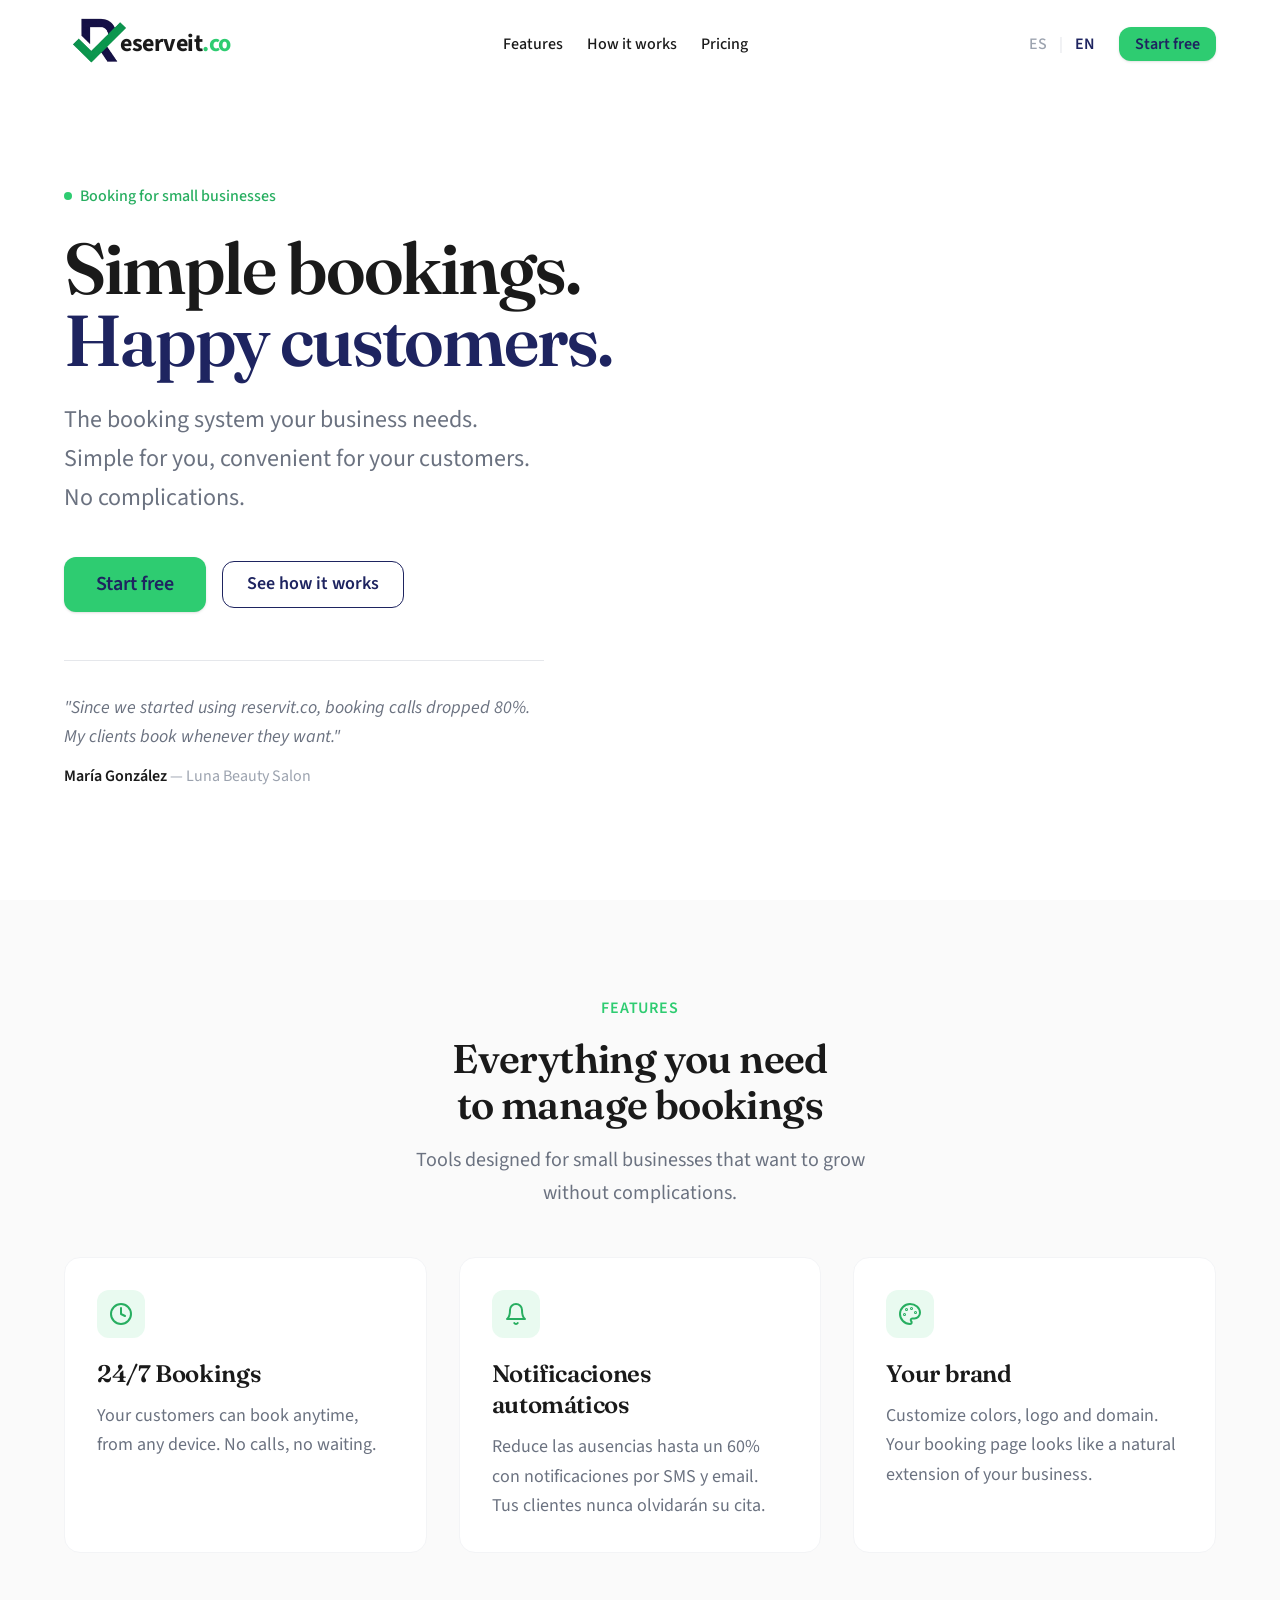
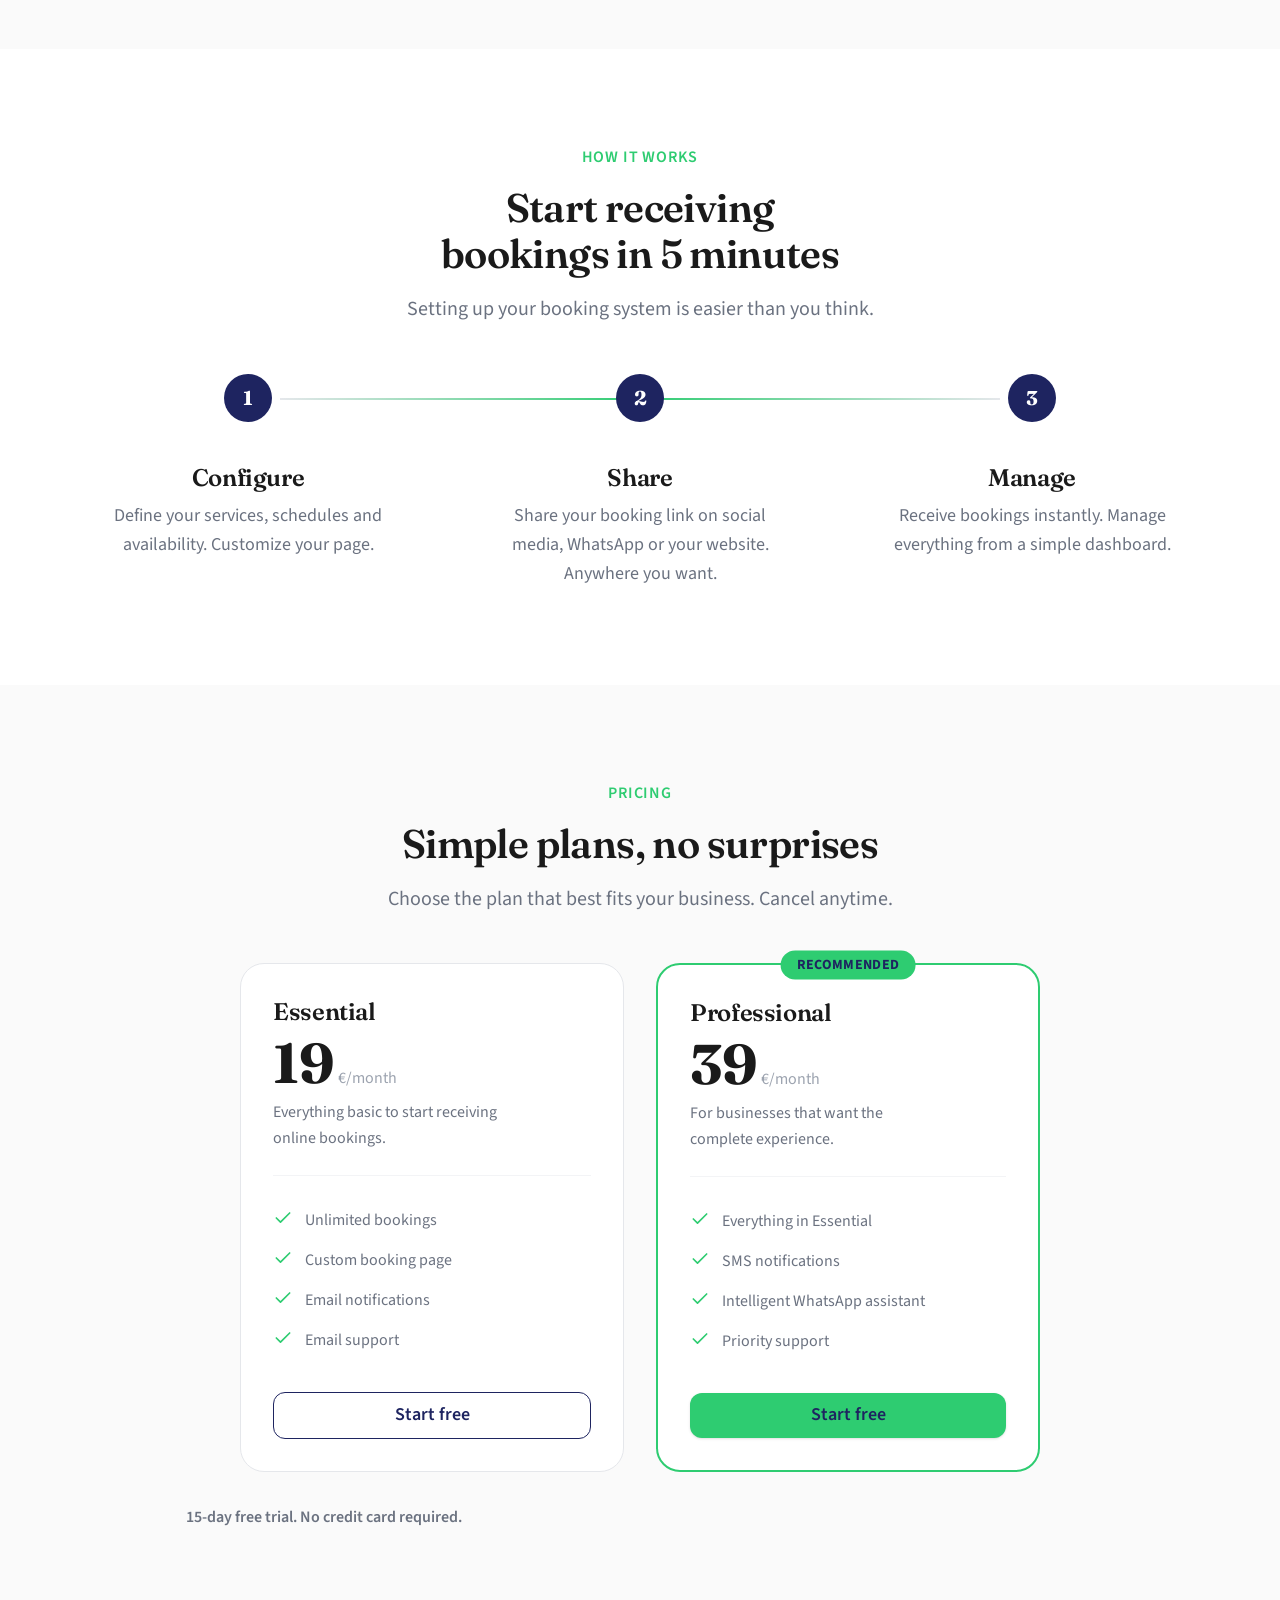
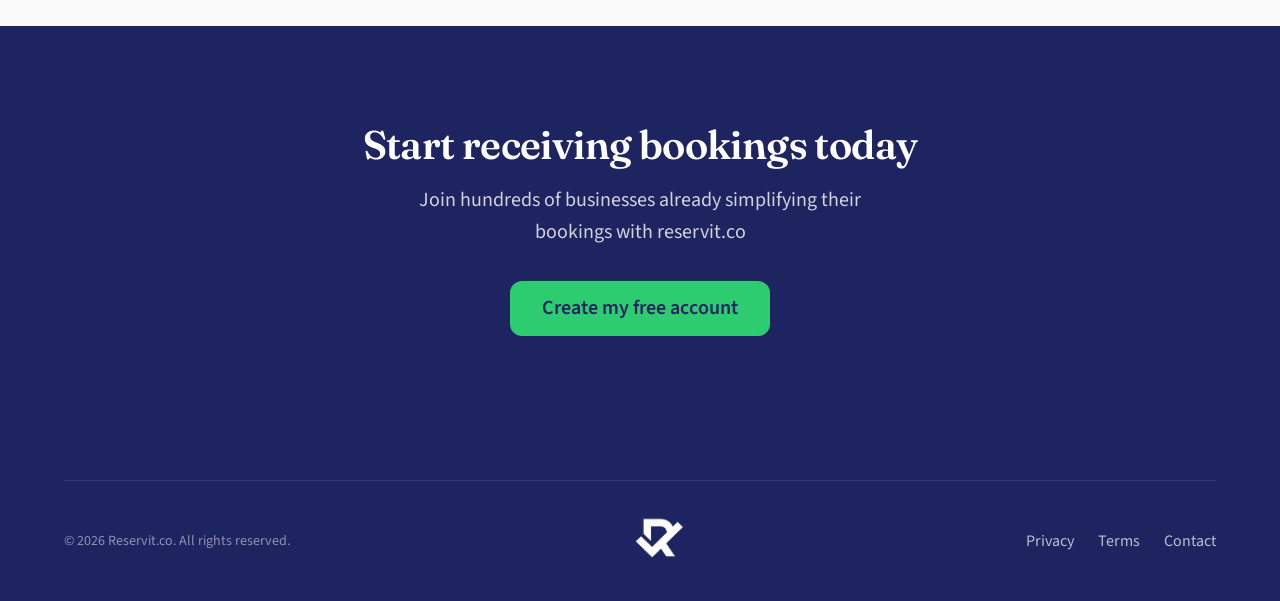
==== index.html @ 1bb76ac0 "some cosmetics" ====
<!DOCTYPE html>
<html lang="es">
<head>
  <meta charset="UTF-8">
  <meta name="viewport" content="width=device-width, initial-scale=1.0">
  <meta name="description" content="reservit.co - Sistema de reservas online para pequeños negocios. Sencillo para ti, conveniente para tus clientes.">

  <title>reservit.co - Reservas simples para tu negocio</title>

  <!-- Favicon -->
  <link rel="icon" type="image/png" href="images/logo_transparente.png">

  <!-- Google Fonts -->
  <link rel="preconnect" href="https://fonts.googleapis.com">
  <link rel="preconnect" href="https://fonts.gstatic.com" crossorigin>
  <link href="https://fonts.googleapis.com/css2?family=Fraunces:ital,opsz,wght@0,9..144,400;0,9..144,500;0,9..144,600;0,9..144,700;1,9..144,400&family=Source+Sans+3:wght@400;500;600;700&display=swap" rel="stylesheet">

  <!-- Stylesheets -->
  <link rel="stylesheet" href="css/tokens.css">
  <link rel="stylesheet" href="css/reset.css">
  <link rel="stylesheet" href="css/base.css">
  <link rel="stylesheet" href="css/components.css">
  <link rel="stylesheet" href="css/sections.css">
</head>
<body>
  <!-- Skip Link -->
  <a href="#main-content" class="skip-link">Ir al contenido principal</a>

  <!-- Header -->
  <header class="header" role="banner">
    <div class="header__inner">
      <a href="#" class="header__logo" aria-label="reservit.co - Inicio">
        <img src="images/logo_transparente.png" alt="reservit.co" class="header__logo-icon">
        <span class="header__logo-text"><span class="header__logo-text--dark">eserveit</span><span class="header__logo-text--green">.co</span></span>
      </a>

      <!-- Desktop Navigation -->
      <nav class="nav" role="navigation" aria-label="Navegación principal">
        <ul class="nav__list">
          <li><a href="#features" class="nav__link" data-i18n="nav.features">Funciones</a></li>
          <li><a href="#how-it-works" class="nav__link" data-i18n="nav.howItWorks">Cómo funciona</a></li>
          <li><a href="#pricing" class="nav__link" data-i18n="nav.pricing">Precios</a></li>
        </ul>
      </nav>

      <div class="header__actions">
        <!-- Language Toggle -->
        <div class="lang-toggle" role="group" aria-label="Seleccionar idioma">
          <button type="button" class="lang-toggle__btn" data-lang="es" aria-pressed="true">ES</button>
          <span class="lang-toggle__separator" aria-hidden="true">|</span>
          <button type="button" class="lang-toggle__btn" data-lang="en" aria-pressed="false">EN</button>
        </div>

        <a href="#cta" class="btn btn--primary btn--sm lg:block hidden" data-i18n="nav.cta">Empieza gratis</a>

        <!-- Mobile Menu Toggle -->
        <button type="button" class="mobile-menu-toggle" aria-expanded="false" aria-controls="mobile-menu" aria-label="Abrir menú">
          <span class="mobile-menu-toggle__icon" aria-hidden="true"></span>
        </button>
      </div>
    </div>
  </header>

  <!-- Mobile Menu -->
  <nav id="mobile-menu" class="mobile-menu" role="navigation" aria-label="Menú móvil">
    <ul class="mobile-menu__list">
      <li><a href="#features" class="mobile-menu__link" data-i18n="nav.features">Funciones</a></li>
      <li><a href="#how-it-works" class="mobile-menu__link" data-i18n="nav.howItWorks">Cómo funciona</a></li>
      <li><a href="#pricing" class="mobile-menu__link" data-i18n="nav.pricing">Precios</a></li>
    </ul>
    <div class="mobile-menu__actions">
      <a href="#cta" class="btn btn--primary" data-i18n="nav.cta">Empieza gratis</a>
    </div>
    <div class="mobile-menu__lang">
      <button type="button" class="lang-toggle__btn" data-lang="es" aria-pressed="true">Español</button>
      <button type="button" class="lang-toggle__btn" data-lang="en" aria-pressed="false">English</button>
    </div>
  </nav>

  <!-- Main Content -->
  <main id="main-content">

    <!-- Hero Section -->
    <section class="hero section">
      <div class="container">
        <div class="hero__content animate-on-scroll">
          <span class="hero__label" data-i18n="hero.label">Reservas para pequeños negocios</span>

          <h1 class="hero__title">
            <span data-i18n="hero.title">Reservas simples.</span><br>
            <span class="hero__title-accent" data-i18n="hero.titleAccent">Clientes felices.</span>
          </h1>

          <p class="hero__subtitle" data-i18n="hero.subtitle">
            El sistema de reservas que tu negocio necesita. Sencillo para ti, conveniente para tus clientes. Sin complicaciones.
          </p>

          <div class="hero__actions">
            <a href="#cta" class="btn btn--primary btn--lg" data-i18n="hero.cta.primary">Empieza gratis</a>
            <a href="#how-it-works" class="btn btn--secondary" data-i18n="hero.cta.secondary">Ver cómo funciona</a>
          </div>

          <div class="hero__proof">
            <p class="hero__quote" data-i18n="hero.quote">
              Desde que usamos reservit.co, las llamadas para reservar bajaron un 80%. Mis clientes reservan cuando quieren.
            </p>
            <p class="hero__author">
              <strong data-i18n="hero.author">María González</strong> — <span data-i18n="hero.authorRole">Salón de belleza Luna</span>
            </p>
          </div>
        </div>
      </div>
    </section>

    <!-- Features Section -->
    <section id="features" class="features section">
      <div class="container">
        <header class="section-header animate-on-scroll">
          <span class="section-header__label" data-i18n="features.label">Funciones</span>
          <h2 class="section-header__title" data-i18n="features.title">Todo lo que necesitas para gestionar reservas</h2>
          <p class="section-header__text" data-i18n="features.subtitle">Herramientas diseñadas para pequeños negocios que quieren crecer sin complicarse.</p>
        </header>

        <div class="features__grid animate-stagger">
          <!-- Feature 1: 24/7 Bookings -->
          <article class="feature-card">
            <div class="feature-card__icon" aria-hidden="true">
              <svg xmlns="http://www.w3.org/2000/svg" viewBox="0 0 24 24" fill="none" stroke="currentColor" stroke-width="2" stroke-linecap="round" stroke-linejoin="round">
                <circle cx="12" cy="12" r="10"/>
                <polyline points="12 6 12 12 16 14"/>
              </svg>
            </div>
            <h3 class="feature-card__title" data-i18n="features.booking.title">Reservas 24/7</h3>
            <p class="feature-card__text" data-i18n="features.booking.text">Tus clientes pueden reservar en cualquier momento, desde cualquier dispositivo. Sin llamadas, sin esperas.</p>
          </article>

          <!-- Feature 2: Automatic Reminders -->
          <article class="feature-card">
            <div class="feature-card__icon" aria-hidden="true">
              <svg xmlns="http://www.w3.org/2000/svg" viewBox="0 0 24 24" fill="none" stroke="currentColor" stroke-width="2" stroke-linecap="round" stroke-linejoin="round">
                <path d="M18 8A6 6 0 0 0 6 8c0 7-3 9-3 9h18s-3-2-3-9"/>
                <path d="M13.73 21a2 2 0 0 1-3.46 0"/>
              </svg>
            </div>
            <h3 class="feature-card__title" data-i18n="features.reminders.title">Notificaciones automáticos</h3>
            <p class="feature-card__text" data-i18n="features.reminders.text">Reduce las ausencias hasta un 60% con notificaciones por SMS y email. Tus clientes nunca olvidarán su cita.</p>
          </article>

          <!-- Feature 3: Your Brand -->
          <article class="feature-card">
            <div class="feature-card__icon" aria-hidden="true">
              <svg xmlns="http://www.w3.org/2000/svg" viewBox="0 0 24 24" fill="none" stroke="currentColor" stroke-width="2" stroke-linecap="round" stroke-linejoin="round">
                <circle cx="13.5" cy="6.5" r=".5"/>
                <circle cx="17.5" cy="10.5" r=".5"/>
                <circle cx="8.5" cy="7.5" r=".5"/>
                <circle cx="6.5" cy="12.5" r=".5"/>
                <path d="M12 2C6.5 2 2 6.5 2 12s4.5 10 10 10c.926 0 1.648-.746 1.648-1.688 0-.437-.18-.835-.437-1.125-.29-.289-.438-.652-.438-1.125a1.64 1.64 0 0 1 1.668-1.668h1.996c3.051 0 5.555-2.503 5.555-5.555C21.965 6.012 17.461 2 12 2z"/>
              </svg>
            </div>
            <h3 class="feature-card__title" data-i18n="features.brand.title">Tu marca</h3>
            <p class="feature-card__text" data-i18n="features.brand.text">Personaliza colores, logo y dominio. Tu página de reservas se ve como una extensión natural de tu negocio.</p>
          </article>
        </div>
      </div>
    </section>

    <!-- How It Works Section -->
    <section id="how-it-works" class="how-it-works section">
      <div class="container">
        <header class="section-header animate-on-scroll">
          <span class="section-header__label" data-i18n="howItWorks.label">Cómo funciona</span>
          <h2 class="section-header__title" data-i18n="howItWorks.title">Empieza a recibir reservas en 5 minutos</h2>
          <p class="section-header__text" data-i18n="howItWorks.subtitle">Configurar tu sistema de reservas es más fácil de lo que imaginas.</p>
        </header>

        <div class="timeline animate-stagger">
          <!-- Step 1 -->
          <div class="timeline__step">
            <div class="timeline__number" aria-hidden="true">1</div>
            <div class="timeline__content">
              <h3 class="timeline__title" data-i18n="howItWorks.step1.title">Configura</h3>
              <p class="timeline__text" data-i18n="howItWorks.step1.text">Define tus servicios, horarios y disponibilidad. Personaliza tu página.</p>
            </div>
          </div>

          <!-- Step 2 -->
          <div class="timeline__step">
            <div class="timeline__number" aria-hidden="true">2</div>
            <div class="timeline__content">
              <h3 class="timeline__title" data-i18n="howItWorks.step2.title">Comparte</h3>
              <p class="timeline__text" data-i18n="howItWorks.step2.text">Comparte tu link de reservas en redes, WhatsApp o tu web. Donde tú quieras.</p>
            </div>
          </div>

          <!-- Step 3 -->
          <div class="timeline__step">
            <div class="timeline__number" aria-hidden="true">3</div>
            <div class="timeline__content">
              <h3 class="timeline__title" data-i18n="howItWorks.step3.title">Gestiona</h3>
              <p class="timeline__text" data-i18n="howItWorks.step3.text">Recibe reservas instantáneamente. Gestiona todo desde un panel simple.</p>
            </div>
          </div>
        </div>
      </div>
    </section>

    <!-- Pricing Section -->
    <section id="pricing" class="pricing section">
      <div class="container">
        <header class="section-header animate-on-scroll">
          <span class="section-header__label" data-i18n="pricing.label">Precios</span>
          <h2 class="section-header__title" data-i18n="pricing.title">Planes simples, sin sorpresas</h2>
          <p class="section-header__text" data-i18n="pricing.subtitle">Elige el plan que mejor se adapte a tu negocio. Cancela cuando quieras.</p>
        </header>

        <div class="pricing__grid animate-stagger">
          <!-- Essential Plan -->
          <article class="pricing-card">
            <h3 class="pricing-card__name" data-i18n="pricing.essential.name">Esencial</h3>
            <div class="pricing-card__price">
              <span class="pricing-card__amount" data-i18n="pricing.essential.price">19</span>
              <span class="pricing-card__period">€<span data-i18n="pricing.essential.period">/mes</span></span>
            </div>
            <p class="pricing-card__description" data-i18n="pricing.essential.description">Todo lo básico para empezar a recibir reservas online.</p>

            <ul class="pricing-card__features">
              <li class="pricing-card__feature">
                <svg class="pricing-card__feature-icon" xmlns="http://www.w3.org/2000/svg" viewBox="0 0 24 24" fill="none" stroke="currentColor" stroke-width="2" stroke-linecap="round" stroke-linejoin="round">
                  <polyline points="20 6 9 17 4 12"/>
                </svg>
                <span data-i18n="pricing.essential.feature1">Reservas ilimitadas</span>
              </li>
              <li class="pricing-card__feature">
                <svg class="pricing-card__feature-icon" xmlns="http://www.w3.org/2000/svg" viewBox="0 0 24 24" fill="none" stroke="currentColor" stroke-width="2" stroke-linecap="round" stroke-linejoin="round">
                  <polyline points="20 6 9 17 4 12"/>
                </svg>
                <span data-i18n="pricing.essential.feature2">Página de reservas personalizada</span>
              </li>
              <li class="pricing-card__feature">
                <svg class="pricing-card__feature-icon" xmlns="http://www.w3.org/2000/svg" viewBox="0 0 24 24" fill="none" stroke="currentColor" stroke-width="2" stroke-linecap="round" stroke-linejoin="round">
                  <polyline points="20 6 9 17 4 12"/>
                </svg>
                <span data-i18n="pricing.essential.feature3">Notificaciones por email</span>
              </li>
              <li class="pricing-card__feature">
                <svg class="pricing-card__feature-icon" xmlns="http://www.w3.org/2000/svg" viewBox="0 0 24 24" fill="none" stroke="currentColor" stroke-width="2" stroke-linecap="round" stroke-linejoin="round">
                  <polyline points="20 6 9 17 4 12"/>
                </svg>
                <span data-i18n="pricing.essential.feature4">Soporte por email</span>
              </li>
            </ul>

            <div class="pricing-card__cta">
              <a href="#cta" class="btn btn--secondary" style="width: 100%;" data-i18n="pricing.essential.cta">Empieza gratis</a>
            </div>
          </article>

          <!-- Professional Plan (Featured) -->
          <article class="pricing-card pricing-card--featured">
            <span class="pricing-card__badge" data-i18n="pricing.pro.badge">Recomendado</span>
            <h3 class="pricing-card__name" data-i18n="pricing.pro.name">Profesional</h3>
            <div class="pricing-card__price">
              <span class="pricing-card__amount" data-i18n="pricing.pro.price">39</span>
              <span class="pricing-card__period">€<span data-i18n="pricing.pro.period">/mes</span></span>
            </div>
            <p class="pricing-card__description" data-i18n="pricing.pro.description">Para negocios que quieren la experiencia completa.</p>

            <ul class="pricing-card__features">
              <li class="pricing-card__feature">
                <svg class="pricing-card__feature-icon" xmlns="http://www.w3.org/2000/svg" viewBox="0 0 24 24" fill="none" stroke="currentColor" stroke-width="2" stroke-linecap="round" stroke-linejoin="round">
                  <polyline points="20 6 9 17 4 12"/>
                </svg>
                <span data-i18n="pricing.pro.feature1">Todo de Esencial</span>
              </li>
              <li class="pricing-card__feature">
                <svg class="pricing-card__feature-icon" xmlns="http://www.w3.org/2000/svg" viewBox="0 0 24 24" fill="none" stroke="currentColor" stroke-width="2" stroke-linecap="round" stroke-linejoin="round">
                  <polyline points="20 6 9 17 4 12"/>
                </svg>
                <span data-i18n="pricing.pro.feature2">Notificaciones por SMS</span>
              </li>
              <li class="pricing-card__feature">
                <svg class="pricing-card__feature-icon" xmlns="http://www.w3.org/2000/svg" viewBox="0 0 24 24" fill="none" stroke="currentColor" stroke-width="2" stroke-linecap="round" stroke-linejoin="round">
                  <polyline points="20 6 9 17 4 12"/>
                </svg>
                <span data-i18n="pricing.pro.feature7">Asistente inteligente por WhatsApp</span>
              </li>
              <li class="pricing-card__feature">
                <svg class="pricing-card__feature-icon" xmlns="http://www.w3.org/2000/svg" viewBox="0 0 24 24" fill="none" stroke="currentColor" stroke-width="2" stroke-linecap="round" stroke-linejoin="round">
                  <polyline points="20 6 9 17 4 12"/>
                </svg>
                <span data-i18n="pricing.pro.feature6">Soporte prioritario</span>
              </li>
            </ul>

            <div class="pricing-card__cta">
              <a href="#cta" class="btn btn--primary" style="width: 100%;" data-i18n="pricing.pro.cta">Empieza gratis</a>
            </div>
          </article>
        </div>

        <p class="pricing__note animate-on-scroll">
          <strong data-i18n="pricing.note">15 días gratis. Sin tarjeta de crédito.</strong>
        </p>
      </div>
    </section>

    <!-- CTA Section -->
    <section id="cta" class="cta-section section">
      <div class="container">
        <div class="cta-section__inner animate-on-scroll">
          <h2 class="cta-section__title" data-i18n="cta.title">Empieza a recibir reservas hoy</h2>
          <p class="cta-section__text" data-i18n="cta.subtitle">Únete a cientos de negocios que ya simplifican sus reservas con reservit.co</p>
          <a href="https://app.reserveit.co/onboarding" class="btn btn--inverse btn--lg" data-i18n="cta.button">Crear mi cuenta gratis</a>
        </div>
      </div>
    </section>

  </main>

  <!-- Footer -->
  <footer class="footer" role="contentinfo">
    <div class="container">
      <hr class="footer__divider">
      <div class="footer__inner">
        <a href="#" class="footer__logo" aria-label="reservit.co - Inicio">
          <img src="images/logo_transparente.png" alt="reservit.co" width="100" height="56">
        </a>

        <ul class="footer__links">
          <li><a href="#" class="footer__link" data-i18n="footer.privacy">Privacidad</a></li>
          <li><a href="#" class="footer__link" data-i18n="footer.terms">Términos</a></li>
          <li><a href="#" class="footer__link" data-i18n="footer.contact">Contacto</a></li>
        </ul>

        <p class="footer__copy" data-i18n="footer.copy">© <span id="current-year"></span> Reservit.co. Todos los derechos reservados.</p>
      </div>
    </div>
  </footer>

  <!-- Scripts -->
  <script src="js/i18n.js"></script>
  <script src="js/animations.js"></script>
  <script src="js/main.js"></script>
</body>
</html>
---- css/tokens.css ----
/* ==========================================================================
   Design Tokens - reservit.co
   ========================================================================== */

:root {
  /* Colors */
  --color-primary: #1E2460;
  --color-primary-dark: #161b4a;
  --color-primary-light: #2a3078;
  --color-accent: #2ECC71;
  --color-accent-dark: #27ae60;
  --color-accent-light: #58d68d;

  --color-bg: #FFFFFF;
  --color-bg-subtle: #FAFAFA;
  --color-bg-muted: #F5F5F7;

  --color-text: #1a1a1a;
  --color-text-secondary: #6b7280;
  --color-text-muted: #9ca3af;
  --color-text-inverse: #FFFFFF;

  --color-border: #e5e7eb;
  --color-border-light: #f3f4f6;

  /* Typography */
  --font-display: 'Fraunces', Georgia, serif;
  --font-body: 'Source Sans 3', -apple-system, BlinkMacSystemFont, sans-serif;

  --font-weight-normal: 400;
  --font-weight-medium: 500;
  --font-weight-semibold: 600;
  --font-weight-bold: 700;

  /* Font sizes - fluid typography */
  --text-xs: clamp(0.75rem, 0.7rem + 0.25vw, 0.875rem);
  --text-sm: clamp(0.875rem, 0.8rem + 0.375vw, 1rem);
  --text-base: clamp(1rem, 0.9rem + 0.5vw, 1.125rem);
  --text-lg: clamp(1.125rem, 1rem + 0.625vw, 1.25rem);
  --text-xl: clamp(1.25rem, 1.1rem + 0.75vw, 1.5rem);
  --text-2xl: clamp(1.5rem, 1.25rem + 1.25vw, 2rem);
  --text-3xl: clamp(1.875rem, 1.5rem + 1.875vw, 2.5rem);
  --text-4xl: clamp(2.25rem, 1.75rem + 2.5vw, 3.5rem);
  --text-5xl: clamp(3rem, 2rem + 5vw, 4.5rem);

  /* Line heights */
  --leading-none: 1;
  --leading-tight: 1.15;
  --leading-snug: 1.3;
  --leading-normal: 1.5;
  --leading-relaxed: 1.625;
  --leading-loose: 2;

  /* Letter spacing */
  --tracking-tighter: -0.03em;
  --tracking-tight: -0.015em;
  --tracking-normal: 0;
  --tracking-wide: 0.025em;
  --tracking-wider: 0.05em;

  /* Spacing scale */
  --space-1: 0.25rem;   /* 4px */
  --space-2: 0.5rem;    /* 8px */
  --space-3: 0.75rem;   /* 12px */
  --space-4: 1rem;      /* 16px */
  --space-5: 1.25rem;   /* 20px */
  --space-6: 1.5rem;    /* 24px */
  --space-8: 2rem;      /* 32px */
  --space-10: 2.5rem;   /* 40px */
  --space-12: 3rem;     /* 48px */
  --space-16: 4rem;     /* 64px */
  --space-20: 5rem;     /* 80px */
  --space-24: 6rem;     /* 96px */
  --space-32: 8rem;     /* 128px */

  /* Container */
  --container-sm: 640px;
  --container-md: 768px;
  --container-lg: 1024px;
  --container-xl: 1200px;
  --container-padding: var(--space-6);

  /* Border radius */
  --radius-sm: 0.25rem;
  --radius-md: 0.5rem;
  --radius-lg: 0.75rem;
  --radius-xl: 1rem;
  --radius-2xl: 1.5rem;
  --radius-full: 9999px;

  /* Shadows */
  --shadow-sm: 0 1px 2px 0 rgb(0 0 0 / 0.05);
  --shadow-md: 0 4px 6px -1px rgb(0 0 0 / 0.07), 0 2px 4px -2px rgb(0 0 0 / 0.05);
  --shadow-lg: 0 10px 15px -3px rgb(0 0 0 / 0.08), 0 4px 6px -4px rgb(0 0 0 / 0.05);
  --shadow-xl: 0 20px 25px -5px rgb(0 0 0 / 0.1), 0 8px 10px -6px rgb(0 0 0 / 0.05);
  --shadow-button: 0 1px 3px 0 rgb(0 0 0 / 0.1), 0 1px 2px -1px rgb(0 0 0 / 0.1);
  --shadow-button-hover: 0 4px 6px -1px rgb(0 0 0 / 0.1), 0 2px 4px -2px rgb(0 0 0 / 0.1);

  /* Transitions */
  --duration-fast: 150ms;
  --duration-normal: 250ms;
  --duration-slow: 400ms;
  --ease-default: cubic-bezier(0.4, 0, 0.2, 1);
  --ease-in: cubic-bezier(0.4, 0, 1, 1);
  --ease-out: cubic-bezier(0, 0, 0.2, 1);
  --ease-bounce: cubic-bezier(0.34, 1.56, 0.64, 1);

  /* Z-index scale */
  --z-dropdown: 100;
  --z-sticky: 200;
  --z-fixed: 300;
  --z-modal-backdrop: 400;
  --z-modal: 500;
  --z-popover: 600;
  --z-tooltip: 700;

  /* Header height */
  --header-height: 5.5rem;
}

/* Breakpoints (for reference - use in media queries) */
/* sm: 640px */
/* md: 768px */
/* lg: 1024px */
/* xl: 1280px */
---- css/base.css ----
/* ==========================================================================
   Base Styles - Typography & Utilities - reservit.co
   ========================================================================== */

/* ==========================================================================
   Typography
   ========================================================================== */

h1, h2, h3, h4, h5, h6 {
  font-family: var(--font-display);
  font-weight: var(--font-weight-semibold);
  color: var(--color-text);
  letter-spacing: var(--tracking-tight);
}

h1 {
  font-size: var(--text-5xl);
  line-height: var(--leading-none);
  letter-spacing: var(--tracking-tighter);
}

h2 {
  font-size: var(--text-4xl);
  line-height: var(--leading-tight);
}

h3 {
  font-size: var(--text-2xl);
  line-height: var(--leading-snug);
}

h4 {
  font-size: var(--text-xl);
  line-height: var(--leading-snug);
}

h5 {
  font-size: var(--text-lg);
}

h6 {
  font-size: var(--text-base);
}

p {
  font-size: var(--text-base);
  line-height: var(--leading-relaxed);
  color: var(--color-text-secondary);
}

.text-lead {
  font-size: var(--text-xl);
  line-height: var(--leading-relaxed);
  color: var(--color-text-secondary);
}

.text-small {
  font-size: var(--text-sm);
}

.text-xs {
  font-size: var(--text-xs);
}

/* ==========================================================================
   Layout Utilities
   ========================================================================== */

.container {
  width: 100%;
  max-width: var(--container-xl);
  margin-inline: auto;
  padding-inline: var(--container-padding);
}

.container--narrow {
  max-width: var(--container-lg);
}

.container--wide {
  max-width: 1400px;
}

/* Section spacing */
.section {
  padding-block: var(--space-16);
}

@media (min-width: 768px) {
  .section {
    padding-block: var(--space-20);
  }
}

@media (min-width: 1024px) {
  .section {
    padding-block: var(--space-24);
  }
}

/* ==========================================================================
   Flex & Grid Utilities
   ========================================================================== */

.flex {
  display: flex;
}

.flex-col {
  flex-direction: column;
}

.flex-wrap {
  flex-wrap: wrap;
}

.items-center {
  align-items: center;
}

.items-start {
  align-items: flex-start;
}

.items-end {
  align-items: flex-end;
}

.justify-center {
  justify-content: center;
}

.justify-between {
  justify-content: space-between;
}

.justify-end {
  justify-content: flex-end;
}

.gap-1 { gap: var(--space-1); }
.gap-2 { gap: var(--space-2); }
.gap-3 { gap: var(--space-3); }
.gap-4 { gap: var(--space-4); }
.gap-5 { gap: var(--space-5); }
.gap-6 { gap: var(--space-6); }
.gap-8 { gap: var(--space-8); }
.gap-10 { gap: var(--space-10); }
.gap-12 { gap: var(--space-12); }

/* Grid */
.grid {
  display: grid;
}

.grid-cols-1 {
  grid-template-columns: repeat(1, minmax(0, 1fr));
}

@media (min-width: 640px) {
  .sm\:grid-cols-2 {
    grid-template-columns: repeat(2, minmax(0, 1fr));
  }
}

@media (min-width: 1024px) {
  .lg\:grid-cols-2 {
    grid-template-columns: repeat(2, minmax(0, 1fr));
  }
  .lg\:grid-cols-3 {
    grid-template-columns: repeat(3, minmax(0, 1fr));
  }
}

/* ==========================================================================
   Text Alignment
   ========================================================================== */

.text-center {
  text-align: center;
}

.text-left {
  text-align: left;
}

.text-right {
  text-align: right;
}

@media (min-width: 1024px) {
  .lg\:text-left {
    text-align: left;
  }
}

/* Center children */
.mx-auto {
  margin-inline: auto;
}

/* ==========================================================================
   Spacing Utilities
   ========================================================================== */

.mt-1 { margin-top: var(--space-1); }
.mt-2 { margin-top: var(--space-2); }
.mt-3 { margin-top: var(--space-3); }
.mt-4 { margin-top: var(--space-4); }
.mt-5 { margin-top: var(--space-5); }
.mt-6 { margin-top: var(--space-6); }
.mt-8 { margin-top: var(--space-8); }
.mt-10 { margin-top: var(--space-10); }
.mt-12 { margin-top: var(--space-12); }
.mt-16 { margin-top: var(--space-16); }

.mb-1 { margin-bottom: var(--space-1); }
.mb-2 { margin-bottom: var(--space-2); }
.mb-3 { margin-bottom: var(--space-3); }
.mb-4 { margin-bottom: var(--space-4); }
.mb-5 { margin-bottom: var(--space-5); }
.mb-6 { margin-bottom: var(--space-6); }
.mb-8 { margin-bottom: var(--space-8); }
.mb-10 { margin-bottom: var(--space-10); }
.mb-12 { margin-bottom: var(--space-12); }

/* ==========================================================================
   Display Utilities
   ========================================================================== */

.hidden {
  display: none;
}

.block {
  display: block;
}

.inline-block {
  display: inline-block;
}

@media (min-width: 768px) {
  .md\:hidden {
    display: none;
  }
  .md\:block {
    display: block;
  }
  .md\:flex {
    display: flex;
  }
}

@media (min-width: 1024px) {
  .lg\:hidden {
    display: none;
  }
  .lg\:block {
    display: block;
  }
  .lg\:flex {
    display: flex;
  }
}

/* ==========================================================================
   Color Utilities
   ========================================================================== */

.text-primary {
  color: var(--color-primary);
}

.text-accent {
  color: var(--color-accent);
}

.text-secondary {
  color: var(--color-text-secondary);
}

.text-muted {
  color: var(--color-text-muted);
}

.text-inverse {
  color: var(--color-text-inverse);
}

.bg-primary {
  background-color: var(--color-primary);
}

.bg-subtle {
  background-color: var(--color-bg-subtle);
}

.bg-muted {
  background-color: var(--color-bg-muted);
}

/* ==========================================================================
   Hairline Dividers
   ========================================================================== */

.divider {
  width: 100%;
  height: 1px;
  background: var(--color-border);
  border: none;
}

.divider--short {
  width: 4rem;
  margin-inline: auto;
}

.divider--accent {
  background: var(--color-accent);
  height: 2px;
  width: 3rem;
}

/* ==========================================================================
   Animation Classes (applied via JS)
   ========================================================================== */

.animate-on-scroll {
  opacity: 0;
  transform: translateY(20px);
  transition:
    opacity var(--duration-slow) var(--ease-out),
    transform var(--duration-slow) var(--ease-out);
}

.animate-on-scroll.is-visible {
  opacity: 1;
  transform: translateY(0);
}

/* Staggered children */
.animate-stagger > * {
  opacity: 0;
  transform: translateY(20px);
  transition:
    opacity var(--duration-slow) var(--ease-out),
    transform var(--duration-slow) var(--ease-out);
}

.animate-stagger.is-visible > *:nth-child(1) { transition-delay: 0ms; }
.animate-stagger.is-visible > *:nth-child(2) { transition-delay: 100ms; }
.animate-stagger.is-visible > *:nth-child(3) { transition-delay: 200ms; }
.animate-stagger.is-visible > *:nth-child(4) { transition-delay: 300ms; }

.animate-stagger.is-visible > * {
  opacity: 1;
  transform: translateY(0);
}

/* Reduced motion override */
@media (prefers-reduced-motion: reduce) {
  .animate-on-scroll,
  .animate-stagger > * {
    opacity: 1;
    transform: none;
    transition: none;
  }
}
---- css/components.css ----
/* ==========================================================================
   Components - reservit.co
   ========================================================================== */

/* ==========================================================================
   Buttons
   ========================================================================== */

.btn {
  display: inline-flex;
  align-items: center;
  justify-content: center;
  gap: var(--space-2);
  padding: var(--space-3) var(--space-6);
  font-family: var(--font-body);
  font-size: var(--text-base);
  font-weight: var(--font-weight-semibold);
  line-height: var(--leading-tight);
  text-decoration: none;
  border-radius: var(--radius-lg);
  cursor: pointer;
  transition:
    background-color var(--duration-fast) var(--ease-default),
    transform var(--duration-fast) var(--ease-default),
    box-shadow var(--duration-fast) var(--ease-default);
}

.btn:focus-visible {
  outline: 2px solid var(--color-accent);
  outline-offset: 2px;
}

/* Primary button - Green accent */
.btn--primary {
  background-color: var(--color-accent);
  color: var(--color-primary);
  box-shadow: var(--shadow-button);
}

.btn--primary:hover {
  background-color: var(--color-accent-dark);
  transform: translateY(-1px);
  box-shadow: var(--shadow-button-hover);
}

.btn--primary:active {
  transform: translateY(0);
  box-shadow: var(--shadow-sm);
}

/* Secondary button - Navy outline */
.btn--secondary {
  background-color: transparent;
  color: var(--color-primary);
  border: 1.5px solid var(--color-primary);
}

.btn--secondary:hover {
  background-color: var(--color-primary);
  color: var(--color-text-inverse);
}

/* Ghost button - minimal */
.btn--ghost {
  background-color: transparent;
  color: var(--color-text);
  padding: var(--space-2) var(--space-4);
}

.btn--ghost:hover {
  background-color: var(--color-bg-muted);
}

/* Button sizes */
.btn--sm {
  padding: var(--space-2) var(--space-4);
  font-size: var(--text-sm);
}

.btn--lg {
  padding: var(--space-4) var(--space-8);
  font-size: var(--text-lg);
}

/* Button on dark background */
.btn--inverse {
  background-color: var(--color-accent);
  color: var(--color-primary);
}

.btn--inverse:hover {
  background-color: var(--color-text-inverse);
  color: var(--color-primary);
}

/* ==========================================================================
   Navigation
   ========================================================================== */

.header {
  position: fixed;
  top: 0;
  left: 0;
  right: 0;
  height: var(--header-height);
  z-index: var(--z-fixed);
  transition:
    background-color var(--duration-normal) var(--ease-default),
    box-shadow var(--duration-normal) var(--ease-default);
}

.header.is-scrolled {
  background-color: rgba(255, 255, 255, 0.95);
  backdrop-filter: blur(12px);
  -webkit-backdrop-filter: blur(12px);
  box-shadow: var(--shadow-sm);
}

.header__inner {
  display: flex;
  align-items: center;
  justify-content: space-between;
  height: 100%;
  max-width: var(--container-xl);
  margin-inline: auto;
  padding-inline: var(--container-padding);
}

.header__logo {
  display: flex;
  align-items: center;
  gap: 0;
  text-decoration: none;
  flex-shrink: 0;
}

.header__logo-icon {
  height: 4rem;
  width: auto;
}

.header__logo-text {
  font-size: 1.5rem;
  font-weight: 700;
  letter-spacing: -0.02em;
  line-height: 1;
  margin-left: -0.75rem;
}

.header__logo-text--dark {
  color: #1a1a1a;
}

.header__logo-text--green {
  color: var(--color-accent);
}

/* Desktop navigation */
.nav {
  display: none;
  align-items: center;
  gap: var(--space-8);
}

@media (min-width: 1024px) {
  .nav {
    display: flex;
  }
}

.nav__list {
  display: flex;
  align-items: center;
  gap: var(--space-6);
  list-style: none;
}

.nav__link {
  position: relative;
  font-size: var(--text-sm);
  font-weight: var(--font-weight-medium);
  color: var(--color-text);
  text-decoration: none;
  padding: var(--space-2) 0;
  transition: color var(--duration-fast) var(--ease-default);
}

.nav__link::after {
  content: '';
  position: absolute;
  bottom: 0;
  left: 50%;
  right: 50%;
  height: 1px;
  background-color: var(--color-primary);
  transition:
    left var(--duration-fast) var(--ease-out),
    right var(--duration-fast) var(--ease-out);
}

.nav__link:hover {
  color: var(--color-primary);
}

.nav__link:hover::after {
  left: 0;
  right: 0;
}

/* Header actions (language toggle + CTA) */
.header__actions {
  display: flex;
  align-items: center;
  gap: var(--space-4);
}

/* ==========================================================================
   Language Toggle
   ========================================================================== */

.lang-toggle {
  display: flex;
  align-items: center;
  gap: var(--space-1);
  font-size: var(--text-sm);
  font-weight: var(--font-weight-medium);
}

.lang-toggle__btn {
  padding: var(--space-1) var(--space-2);
  color: var(--color-text-muted);
  background: transparent;
  border: none;
  border-radius: var(--radius-sm);
  cursor: pointer;
  transition:
    color var(--duration-fast) var(--ease-default),
    background-color var(--duration-fast) var(--ease-default);
}

.lang-toggle__btn:hover {
  color: var(--color-text);
  background-color: var(--color-bg-muted);
}

.lang-toggle__btn.is-active {
  color: var(--color-primary);
  font-weight: var(--font-weight-semibold);
}

.lang-toggle__separator {
  color: var(--color-border);
  user-select: none;
}

/* ==========================================================================
   Mobile Menu
   ========================================================================== */

.mobile-menu-toggle {
  display: flex;
  align-items: center;
  justify-content: center;
  width: 2.5rem;
  height: 2.5rem;
  background: transparent;
  border: none;
  cursor: pointer;
}

@media (min-width: 1024px) {
  .mobile-menu-toggle {
    display: none;
  }
}

.mobile-menu-toggle__icon {
  position: relative;
  width: 1.25rem;
  height: 2px;
  background-color: var(--color-text);
  transition: background-color var(--duration-fast) var(--ease-default);
}

.mobile-menu-toggle__icon::before,
.mobile-menu-toggle__icon::after {
  content: '';
  position: absolute;
  left: 0;
  width: 100%;
  height: 2px;
  background-color: var(--color-text);
  transition: transform var(--duration-fast) var(--ease-default);
}

.mobile-menu-toggle__icon::before {
  top: -6px;
}

.mobile-menu-toggle__icon::after {
  bottom: -6px;
}

/* Open state */
.mobile-menu-toggle[aria-expanded="true"] .mobile-menu-toggle__icon {
  background-color: transparent;
}

.mobile-menu-toggle[aria-expanded="true"] .mobile-menu-toggle__icon::before {
  transform: translateY(6px) rotate(45deg);
}

.mobile-menu-toggle[aria-expanded="true"] .mobile-menu-toggle__icon::after {
  transform: translateY(-6px) rotate(-45deg);
}

/* Mobile menu panel */
.mobile-menu {
  position: fixed;
  top: var(--header-height);
  left: 0;
  right: 0;
  bottom: 0;
  background-color: var(--color-bg);
  padding: var(--space-6);
  transform: translateX(100%);
  transition: transform var(--duration-normal) var(--ease-default);
  overflow-y: auto;
  z-index: var(--z-fixed);
}

.mobile-menu.is-open {
  transform: translateX(0);
}

@media (min-width: 1024px) {
  .mobile-menu {
    display: none;
  }
}

.mobile-menu__list {
  list-style: none;
  margin-bottom: var(--space-8);
}

.mobile-menu__link {
  display: block;
  padding: var(--space-4) 0;
  font-size: var(--text-lg);
  font-weight: var(--font-weight-medium);
  color: var(--color-text);
  text-decoration: none;
  border-bottom: 1px solid var(--color-border-light);
  transition: color var(--duration-fast) var(--ease-default);
}

.mobile-menu__link:hover {
  color: var(--color-primary);
}

.mobile-menu__actions {
  display: flex;
  flex-direction: column;
  gap: var(--space-4);
}

.mobile-menu__lang {
  display: flex;
  justify-content: center;
  gap: var(--space-4);
  padding: var(--space-4) 0;
}

/* ==========================================================================
   Cards
   ========================================================================== */

.card {
  background-color: var(--color-bg);
  border-radius: var(--radius-xl);
  padding: var(--space-8);
  transition:
    transform var(--duration-fast) var(--ease-default),
    box-shadow var(--duration-fast) var(--ease-default);
}

.card--bordered {
  border: 1px solid var(--color-border);
}

.card--shadow {
  box-shadow: var(--shadow-md);
}

.card--hover:hover {
  transform: translateY(-4px);
  box-shadow: var(--shadow-lg);
}

.card__icon {
  display: flex;
  align-items: center;
  justify-content: center;
  width: 3rem;
  height: 3rem;
  background-color: var(--color-bg-muted);
  border-radius: var(--radius-lg);
  margin-bottom: var(--space-5);
  color: var(--color-primary);
}

.card__icon svg {
  width: 1.5rem;
  height: 1.5rem;
}

.card__title {
  font-family: var(--font-display);
  font-size: var(--text-xl);
  font-weight: var(--font-weight-semibold);
  color: var(--color-text);
  margin-bottom: var(--space-3);
}

.card__text {
  font-size: var(--text-base);
  color: var(--color-text-secondary);
  line-height: var(--leading-relaxed);
}

/* ==========================================================================
   Pricing Card
   ========================================================================== */

.pricing-card {
  background-color: var(--color-bg);
  border: 1px solid var(--color-border);
  border-radius: var(--radius-2xl);
  padding: var(--space-8);
  display: flex;
  flex-direction: column;
  height: 100%;
  transition:
    transform var(--duration-fast) var(--ease-default),
    box-shadow var(--duration-fast) var(--ease-default),
    border-color var(--duration-fast) var(--ease-default);
}

.pricing-card:hover {
  transform: translateY(-4px);
  box-shadow: var(--shadow-lg);
}

.pricing-card--featured {
  border-color: var(--color-accent);
  border-width: 2px;
  position: relative;
}

.pricing-card__badge {
  position: absolute;
  top: 0;
  left: 50%;
  transform: translate(-50%, -50%);
  background-color: var(--color-accent);
  color: var(--color-primary);
  font-size: var(--text-xs);
  font-weight: var(--font-weight-bold);
  padding: var(--space-1) var(--space-4);
  border-radius: var(--radius-full);
  text-transform: uppercase;
  letter-spacing: var(--tracking-wide);
}

.pricing-card__name {
  font-family: var(--font-display);
  font-size: var(--text-xl);
  font-weight: var(--font-weight-semibold);
  color: var(--color-text);
  margin-bottom: var(--space-2);
}

.pricing-card__price {
  display: flex;
  align-items: baseline;
  gap: var(--space-1);
  margin-bottom: var(--space-2);
}

.pricing-card__amount {
  font-family: var(--font-display);
  font-size: var(--text-4xl);
  font-weight: var(--font-weight-bold);
  color: var(--color-text);
  line-height: var(--leading-none);
}

.pricing-card__period {
  font-size: var(--text-sm);
  color: var(--color-text-muted);
}

.pricing-card__description {
  font-size: var(--text-sm);
  color: var(--color-text-secondary);
  margin-bottom: var(--space-6);
  padding-bottom: var(--space-6);
  border-bottom: 1px solid var(--color-border-light);
}

.pricing-card__features {
  list-style: none;
  margin-bottom: var(--space-8);
  flex-grow: 1;
}

.pricing-card__feature {
  display: flex;
  align-items: flex-start;
  gap: var(--space-3);
  font-size: var(--text-sm);
  color: var(--color-text-secondary);
  padding: var(--space-2) 0;
}

.pricing-card__feature-icon {
  flex-shrink: 0;
  width: 1.25rem;
  height: 1.25rem;
  color: var(--color-accent);
}

.pricing-card__cta {
  margin-top: auto;
}

/* ==========================================================================
   Section Header
   ========================================================================== */

.section-header {
  text-align: center;
  max-width: 640px;
  margin-inline: auto;
  margin-bottom: var(--space-12);
}

.section-header__label {
  display: inline-block;
  font-size: var(--text-sm);
  font-weight: var(--font-weight-semibold);
  color: var(--color-accent);
  text-transform: uppercase;
  letter-spacing: var(--tracking-wider);
  margin-bottom: var(--space-4);
}

.section-header__title {
  font-family: var(--font-display);
  font-size: var(--text-3xl);
  font-weight: var(--font-weight-semibold);
  color: var(--color-text);
  margin-bottom: var(--space-4);
}

.section-header__text {
  font-size: var(--text-lg);
  color: var(--color-text-secondary);
  max-width: 540px;
  margin-inline: auto;
}

/* ==========================================================================
   Badge / Tag
   ========================================================================== */

.badge {
  display: inline-flex;
  align-items: center;
  gap: var(--space-1);
  padding: var(--space-1) var(--space-3);
  font-size: var(--text-xs);
  font-weight: var(--font-weight-semibold);
  border-radius: var(--radius-full);
  text-transform: uppercase;
  letter-spacing: var(--tracking-wide);
}

.badge--accent {
  background-color: rgba(46, 204, 113, 0.1);
  color: var(--color-accent-dark);
}

.badge--primary {
  background-color: rgba(30, 36, 96, 0.1);
  color: var(--color-primary);
}

/* ==========================================================================
   Link with underline animation
   ========================================================================== */

.link-animated {
  position: relative;
  color: var(--color-primary);
  text-decoration: none;
  font-weight: var(--font-weight-medium);
}

.link-animated::after {
  content: '';
  position: absolute;
  bottom: -2px;
  left: 50%;
  right: 50%;
  height: 1px;
  background-color: currentColor;
  transition:
    left var(--duration-fast) var(--ease-out),
    right var(--duration-fast) var(--ease-out);
}

.link-animated:hover::after {
  left: 0;
  right: 0;
}
---- css/sections.css ----
/* ==========================================================================
   Section Layouts - reservit.co
   ========================================================================== */

/* ==========================================================================
   Hero Section
   ========================================================================== */

.hero {
  min-height: 100vh;
  display: flex;
  flex-direction: column;
  justify-content: center;
  padding-top: calc(var(--header-height) + var(--space-12));
  padding-bottom: var(--space-16);
  background-color: var(--color-bg);
}

.hero__content {
  max-width: 800px;
  text-align: center;
  margin-inline: auto;
}

@media (min-width: 1024px) {
  .hero__content {
    text-align: left;
    margin-inline: 0;
    max-width: 680px;
  }
}

.hero__label {
  display: inline-flex;
  align-items: center;
  gap: var(--space-2);
  font-size: var(--text-sm);
  font-weight: var(--font-weight-medium);
  color: var(--color-accent-dark);
  margin-bottom: var(--space-6);
}

.hero__label::before {
  content: '';
  width: 0.5rem;
  height: 0.5rem;
  background-color: var(--color-accent);
  border-radius: 50%;
}

.hero__title {
  font-family: var(--font-display);
  font-size: var(--text-5xl);
  font-weight: var(--font-weight-semibold);
  color: var(--color-text);
  line-height: var(--leading-none);
  letter-spacing: var(--tracking-tighter);
  margin-bottom: var(--space-6);
}

.hero__title-accent {
  color: var(--color-primary);
}

.hero__subtitle {
  font-size: var(--text-xl);
  color: var(--color-text-secondary);
  line-height: var(--leading-relaxed);
  margin-bottom: var(--space-10);
  max-width: 540px;
}

@media (min-width: 1024px) {
  .hero__subtitle {
    margin-inline: 0;
  }
}

.hero__actions {
  display: flex;
  flex-direction: column;
  gap: var(--space-4);
  align-items: center;
  margin-bottom: var(--space-12);
}

@media (min-width: 640px) {
  .hero__actions {
    flex-direction: row;
    justify-content: center;
  }
}

@media (min-width: 1024px) {
  .hero__actions {
    justify-content: flex-start;
  }
}

/* Social proof / testimonial */
.hero__proof {
  padding-top: var(--space-8);
  border-top: 1px solid var(--color-border);
  max-width: 480px;
}

@media (min-width: 1024px) {
  .hero__proof {
    margin-inline: 0;
  }
}

.hero__quote {
  font-size: var(--text-base);
  font-style: italic;
  color: var(--color-text-secondary);
  margin-bottom: var(--space-3);
}

.hero__quote::before {
  content: '"';
}

.hero__quote::after {
  content: '"';
}

.hero__author {
  font-size: var(--text-sm);
  color: var(--color-text-muted);
}

.hero__author strong {
  color: var(--color-text);
  font-weight: var(--font-weight-semibold);
}

/* ==========================================================================
   Features Section
   ========================================================================== */

.features {
  background-color: var(--color-bg-subtle);
}

.features__grid {
  display: grid;
  grid-template-columns: 1fr;
  gap: var(--space-6);
}

@media (min-width: 640px) {
  .features__grid {
    grid-template-columns: repeat(2, 1fr);
  }
}

@media (min-width: 1024px) {
  .features__grid {
    grid-template-columns: repeat(3, 1fr);
    gap: var(--space-8);
  }
}

.feature-card {
  background-color: var(--color-bg);
  border-radius: var(--radius-xl);
  padding: var(--space-8);
  border: 1px solid var(--color-border-light);
  transition:
    transform var(--duration-fast) var(--ease-default),
    box-shadow var(--duration-fast) var(--ease-default);
}

.feature-card:hover {
  transform: translateY(-4px);
  box-shadow: var(--shadow-lg);
}

.feature-card__icon {
  display: flex;
  align-items: center;
  justify-content: center;
  width: 3rem;
  height: 3rem;
  background-color: rgba(46, 204, 113, 0.1);
  border-radius: var(--radius-lg);
  margin-bottom: var(--space-5);
  color: var(--color-accent-dark);
}

.feature-card__icon svg {
  width: 1.5rem;
  height: 1.5rem;
}

.feature-card__title {
  font-family: var(--font-display);
  font-size: var(--text-xl);
  font-weight: var(--font-weight-semibold);
  color: var(--color-text);
  margin-bottom: var(--space-3);
}

.feature-card__text {
  font-size: var(--text-base);
  color: var(--color-text-secondary);
  line-height: var(--leading-relaxed);
}

/* ==========================================================================
   How It Works Section
   ========================================================================== */

.how-it-works {
  background-color: var(--color-bg);
}

/* Timeline */
.timeline {
  display: flex;
  flex-direction: column;
  gap: var(--space-8);
  position: relative;
  max-width: 600px;
  margin-inline: auto;
}

@media (min-width: 1024px) {
  .timeline {
    flex-direction: row;
    justify-content: space-between;
    max-width: none;
    gap: var(--space-6);
  }
}

/* Connecting line for desktop */
@media (min-width: 1024px) {
  .timeline::before {
    content: '';
    position: absolute;
    top: 1.5rem;
    left: calc(16.66% + 1.5rem);
    right: calc(16.66% + 1.5rem);
    height: 2px;
    background: linear-gradient(
      to right,
      var(--color-border),
      var(--color-accent),
      var(--color-border)
    );
    z-index: 0;
  }
}

.timeline__step {
  display: flex;
  gap: var(--space-5);
  position: relative;
}

@media (min-width: 1024px) {
  .timeline__step {
    flex: 1;
    flex-direction: column;
    text-align: center;
    align-items: center;
  }
}

/* Mobile connecting line */
.timeline__step:not(:last-child)::after {
  content: '';
  position: absolute;
  left: 1.5rem;
  top: 3.5rem;
  width: 2px;
  height: calc(100% + var(--space-8) - 1rem);
  background: linear-gradient(
    to bottom,
    var(--color-accent),
    var(--color-border)
  );
}

@media (min-width: 1024px) {
  .timeline__step::after {
    display: none;
  }
}

.timeline__number {
  flex-shrink: 0;
  display: flex;
  align-items: center;
  justify-content: center;
  width: 3rem;
  height: 3rem;
  background-color: var(--color-primary);
  color: var(--color-text-inverse);
  font-family: var(--font-display);
  font-size: var(--text-lg);
  font-weight: var(--font-weight-bold);
  border-radius: 50%;
  position: relative;
  z-index: 1;
}

.timeline__content {
  flex: 1;
  padding-top: var(--space-1);
}

@media (min-width: 1024px) {
  .timeline__content {
    padding-top: var(--space-5);
  }
}

.timeline__title {
  font-family: var(--font-display);
  font-size: var(--text-xl);
  font-weight: var(--font-weight-semibold);
  color: var(--color-text);
  margin-bottom: var(--space-2);
}

.timeline__text {
  font-size: var(--text-base);
  color: var(--color-text-secondary);
  line-height: var(--leading-relaxed);
  max-width: 280px;
}

@media (min-width: 1024px) {
  .timeline__text {
    margin-inline: auto;
  }
}

/* ==========================================================================
   Pricing Section
   ========================================================================== */

.pricing {
  background-color: var(--color-bg-subtle);
}

.pricing__grid {
  display: grid;
  grid-template-columns: 1fr;
  gap: var(--space-6);
  max-width: 800px;
  margin-inline: auto;
}

@media (min-width: 768px) {
  .pricing__grid {
    grid-template-columns: repeat(2, 1fr);
    gap: var(--space-8);
  }
}

.pricing__note {
  text-align: center;
  margin-top: var(--space-8);
  font-size: var(--text-sm);
  color: var(--color-text-muted);
}

.pricing__note strong {
  color: var(--color-text-secondary);
  font-weight: var(--font-weight-semibold);
}

/* ==========================================================================
   CTA Section
   ========================================================================== */

.cta-section {
  background-color: var(--color-primary);
  color: var(--color-text-inverse);
}

.cta-section__inner {
  text-align: center;
  max-width: 640px;
  margin-inline: auto;
}

.cta-section__title {
  font-family: var(--font-display);
  font-size: var(--text-3xl);
  font-weight: var(--font-weight-semibold);
  color: var(--color-text-inverse);
  margin-bottom: var(--space-4);
}

.cta-section__text {
  font-size: var(--text-lg);
  color: rgba(255, 255, 255, 0.8);
  margin-bottom: var(--space-8);
  max-width: 480px;
  margin-inline: auto;
}

/* ==========================================================================
   Footer
   ========================================================================== */

.footer {
  background-color: var(--color-primary);
  color: var(--color-text-inverse);
  padding-top: var(--space-12);
  padding-bottom: var(--space-8);
}

.footer__divider {
  width: 100%;
  height: 1px;
  background-color: rgba(255, 255, 255, 0.1);
  border: none;
  margin-bottom: var(--space-8);
}

.footer__inner {
  display: flex;
  flex-direction: column;
  gap: var(--space-6);
  align-items: center;
}

@media (min-width: 768px) {
  .footer__inner {
    flex-direction: row;
    justify-content: space-between;
  }
}

.footer__logo img {
  height: 3.5rem;
  width: auto;
  filter: brightness(0) invert(1);
}

.footer__links {
  display: flex;
  gap: var(--space-6);
  list-style: none;
}

.footer__link {
  font-size: var(--text-sm);
  color: rgba(255, 255, 255, 0.7);
  text-decoration: none;
  transition: color var(--duration-fast) var(--ease-default);
}

.footer__link:hover {
  color: var(--color-text-inverse);
}

.footer__copy {
  font-size: var(--text-xs);
  color: rgba(255, 255, 255, 0.5);
}

@media (min-width: 768px) {
  .footer__copy {
    order: -1;
  }
}

/* ==========================================================================
   Utility: Reduced Motion
   ========================================================================== */

@media (prefers-reduced-motion: reduce) {
  .feature-card,
  .pricing-card,
  .timeline__step {
    transition: none;
  }

  .feature-card:hover,
  .pricing-card:hover {
    transform: none;
  }
}
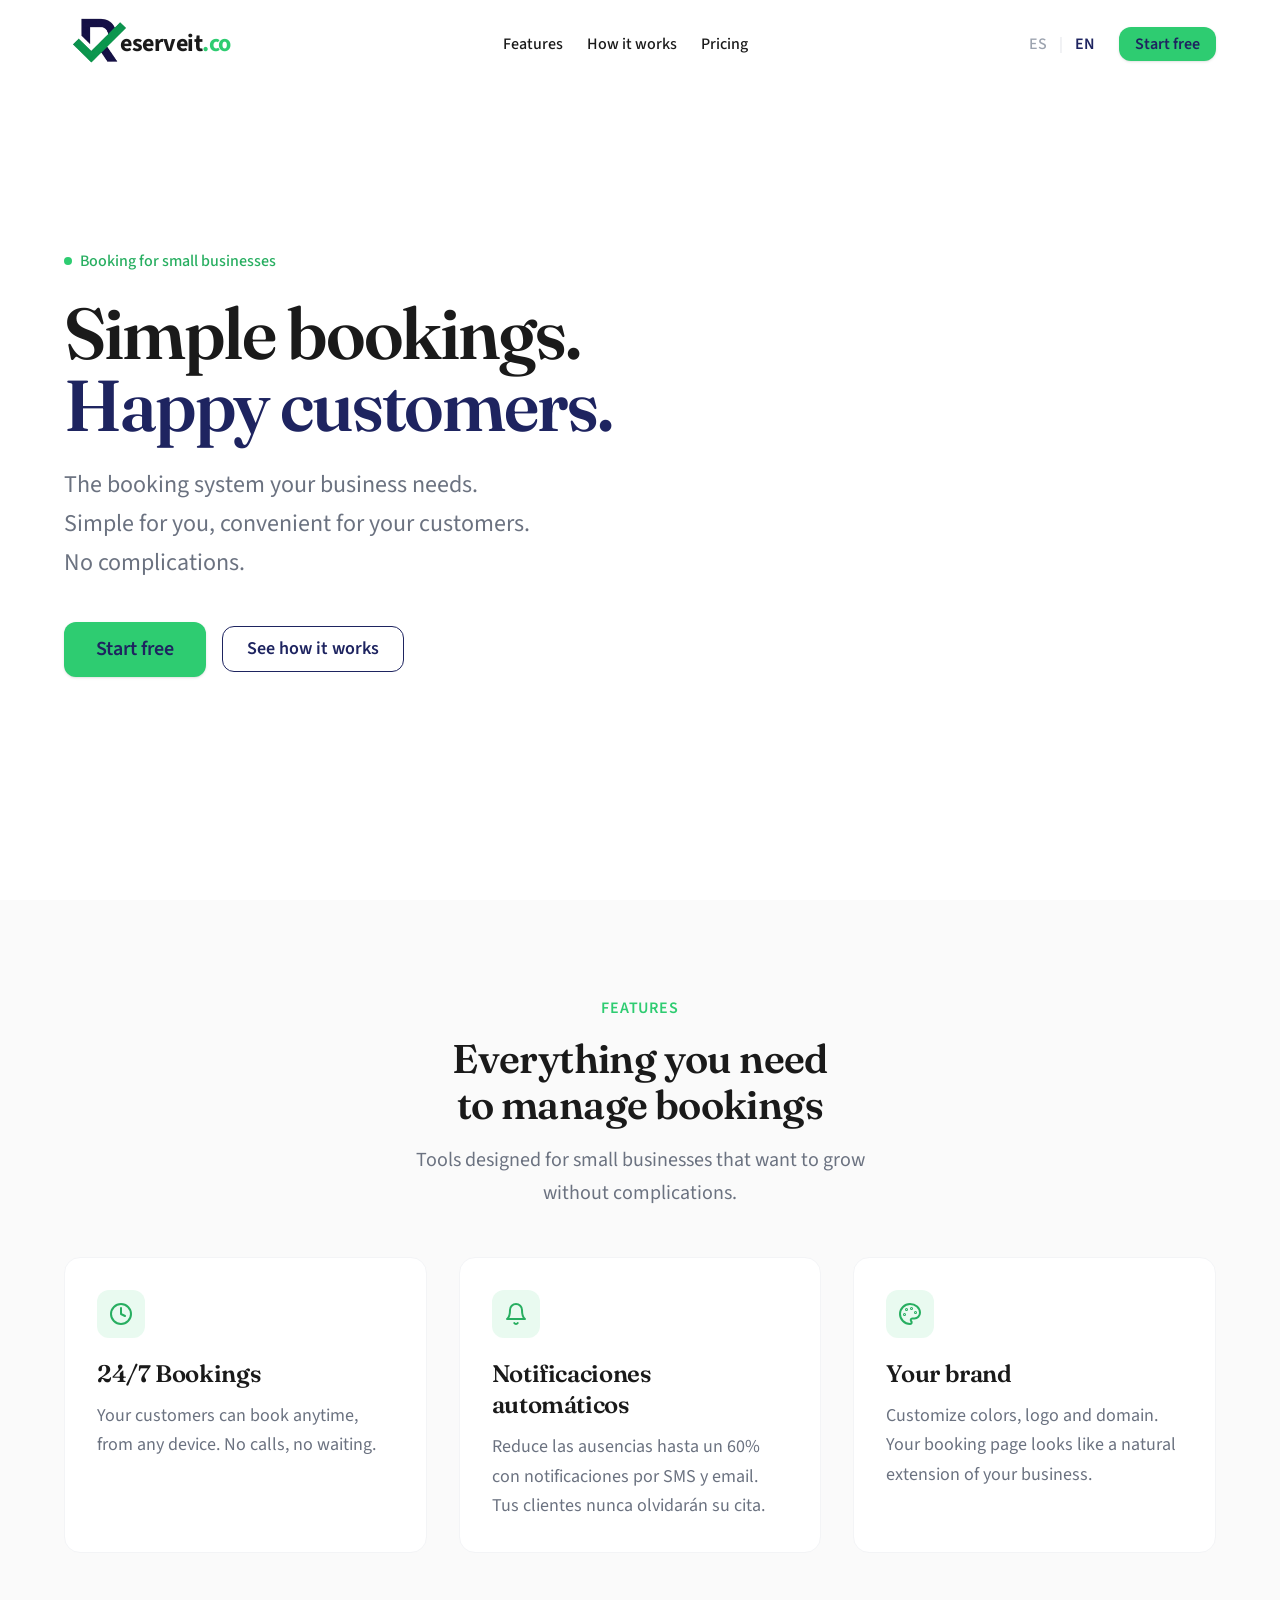
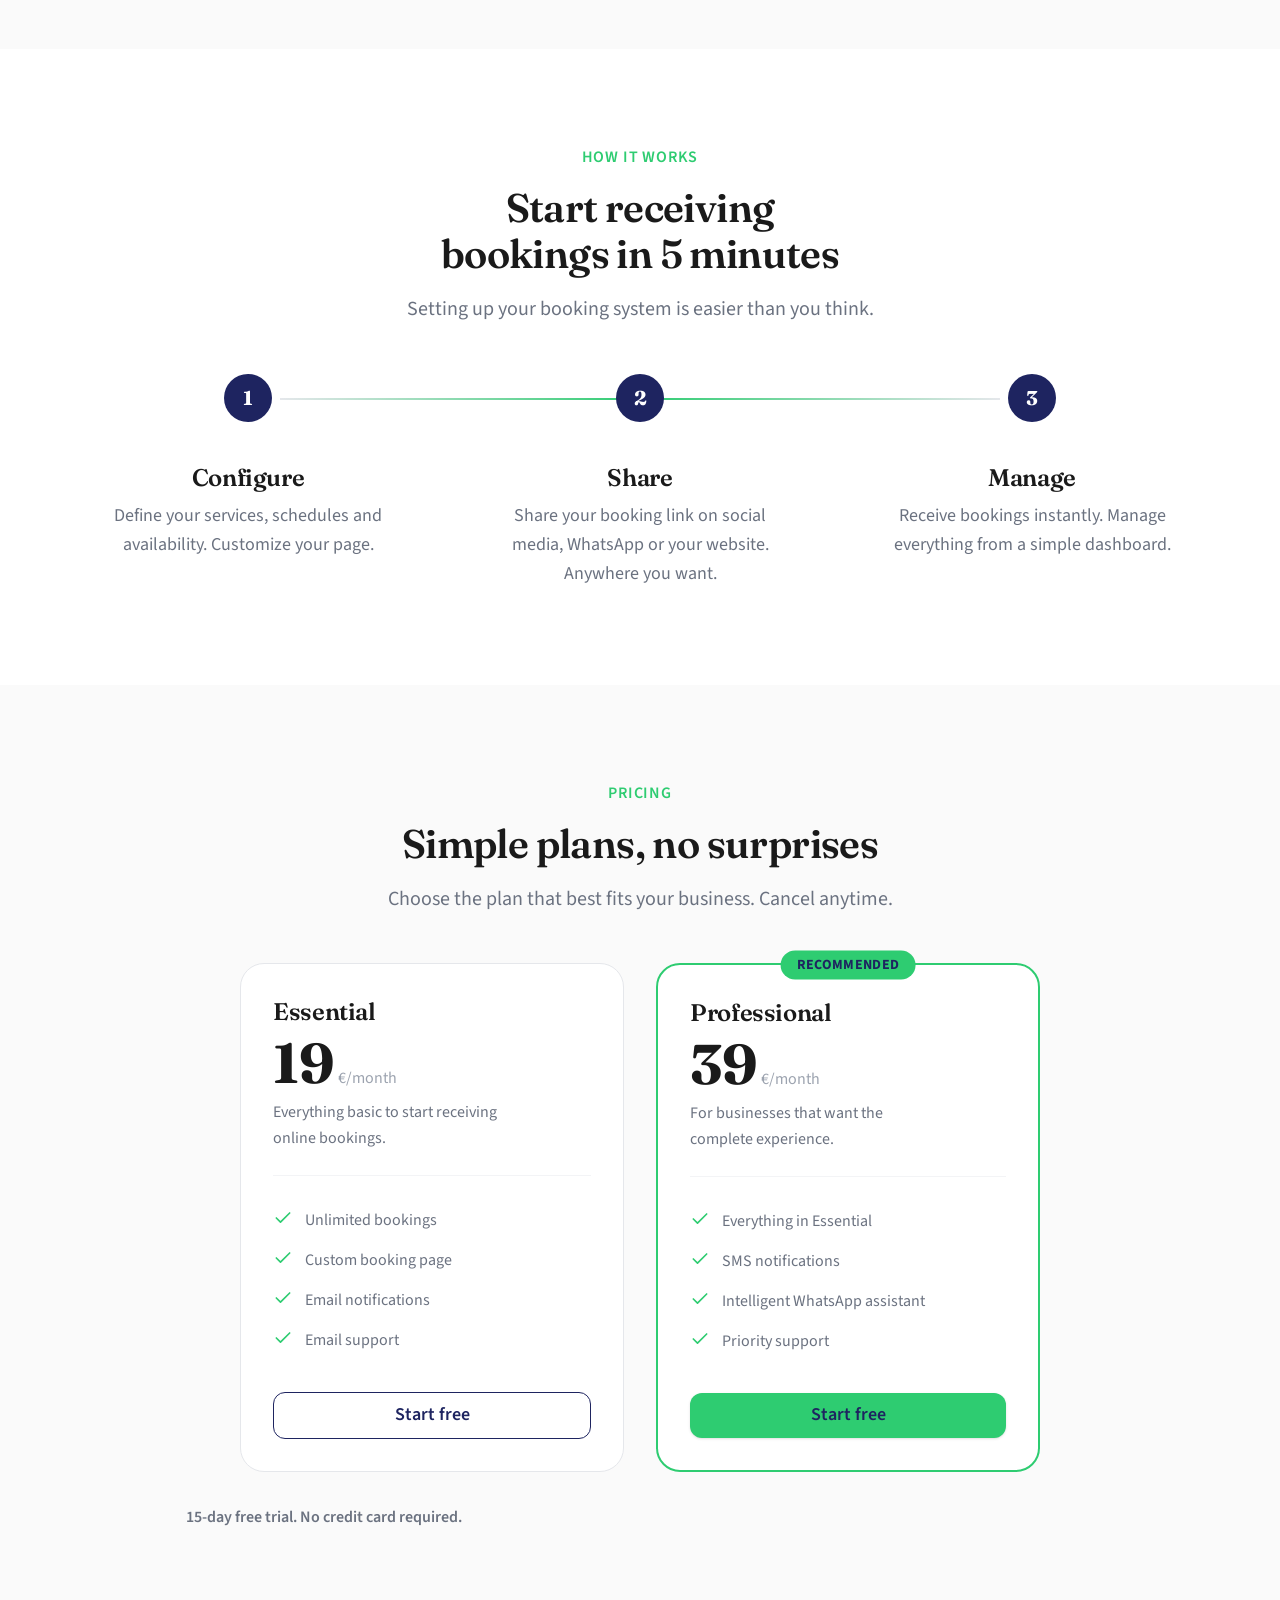
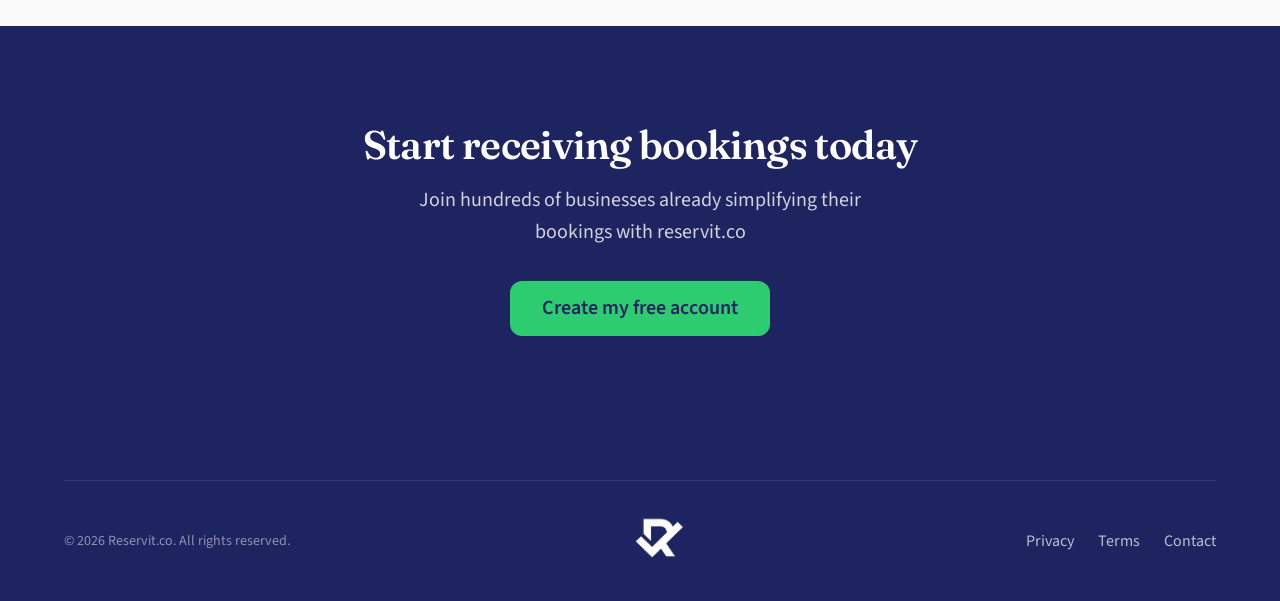
==== commit 1d441ecd: "some cosmetics" ====
--- a/index.html
+++ b/index.html
@@ -84,7 +84,7 @@
     <section class="hero section">
       <div class="container">
         <div class="hero__content animate-on-scroll">
-          <span class="hero__label" data-i18n="hero.label">Reservas para pequeños negocios</span>
+          <span class="hero__label" data-i18n="hero.label">El sistema de reservas para tu negocio.</span>
 
           <h1 class="hero__title">
             <span data-i18n="hero.title">Reservas simples.</span><br>
@@ -100,14 +100,6 @@
             <a href="#how-it-works" class="btn btn--secondary" data-i18n="hero.cta.secondary">Ver cómo funciona</a>
           </div>
 
-          <div class="hero__proof">
-            <p class="hero__quote" data-i18n="hero.quote">
-              Desde que usamos reservit.co, las llamadas para reservar bajaron un 80%. Mis clientes reservan cuando quieren.
-            </p>
-            <p class="hero__author">
-              <strong data-i18n="hero.author">María González</strong> — <span data-i18n="hero.authorRole">Salón de belleza Luna</span>
-            </p>
-          </div>
         </div>
       </div>
     </section>
--- a/css/sections.css
+++ b/css/sections.css
@@ -367,6 +367,7 @@
   margin-top: var(--space-8);
   font-size: var(--text-sm);
   color: var(--color-text-muted);
+  width: 100%;
 }
 
 .pricing__note strong {
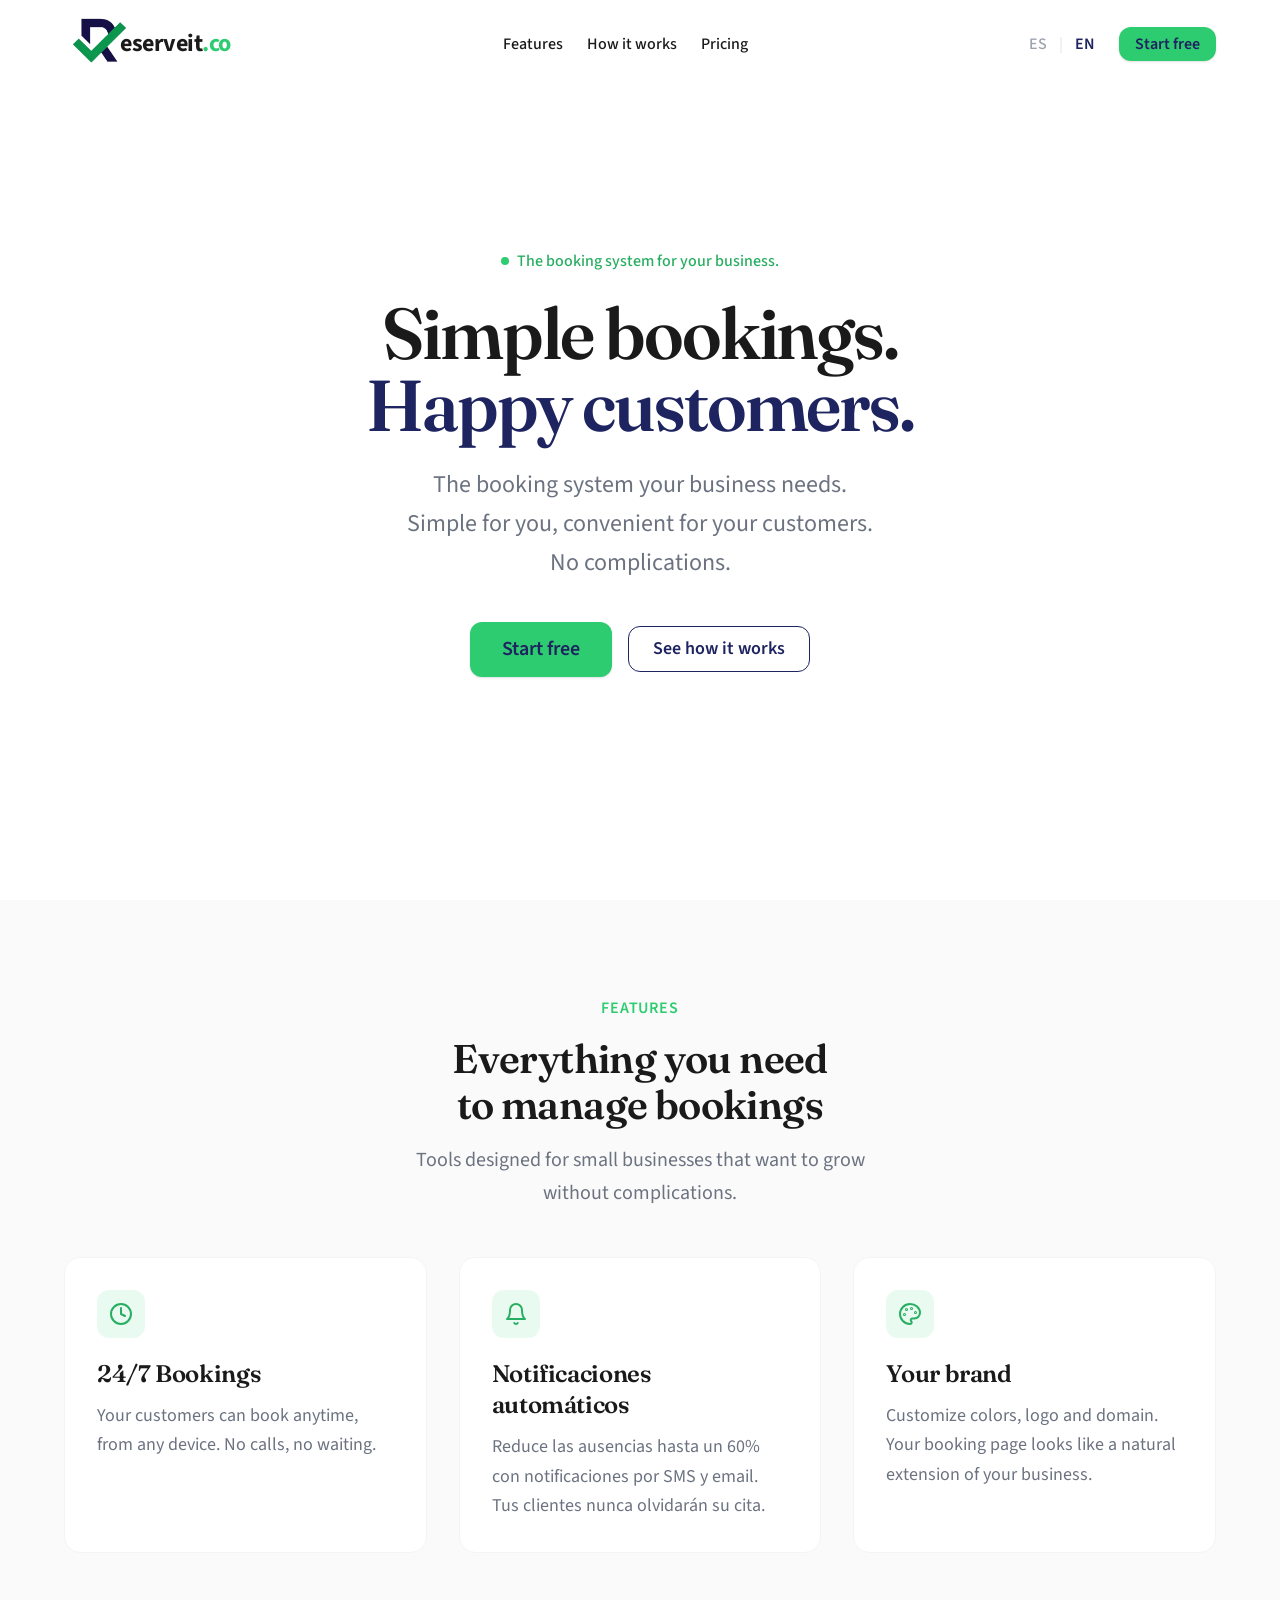
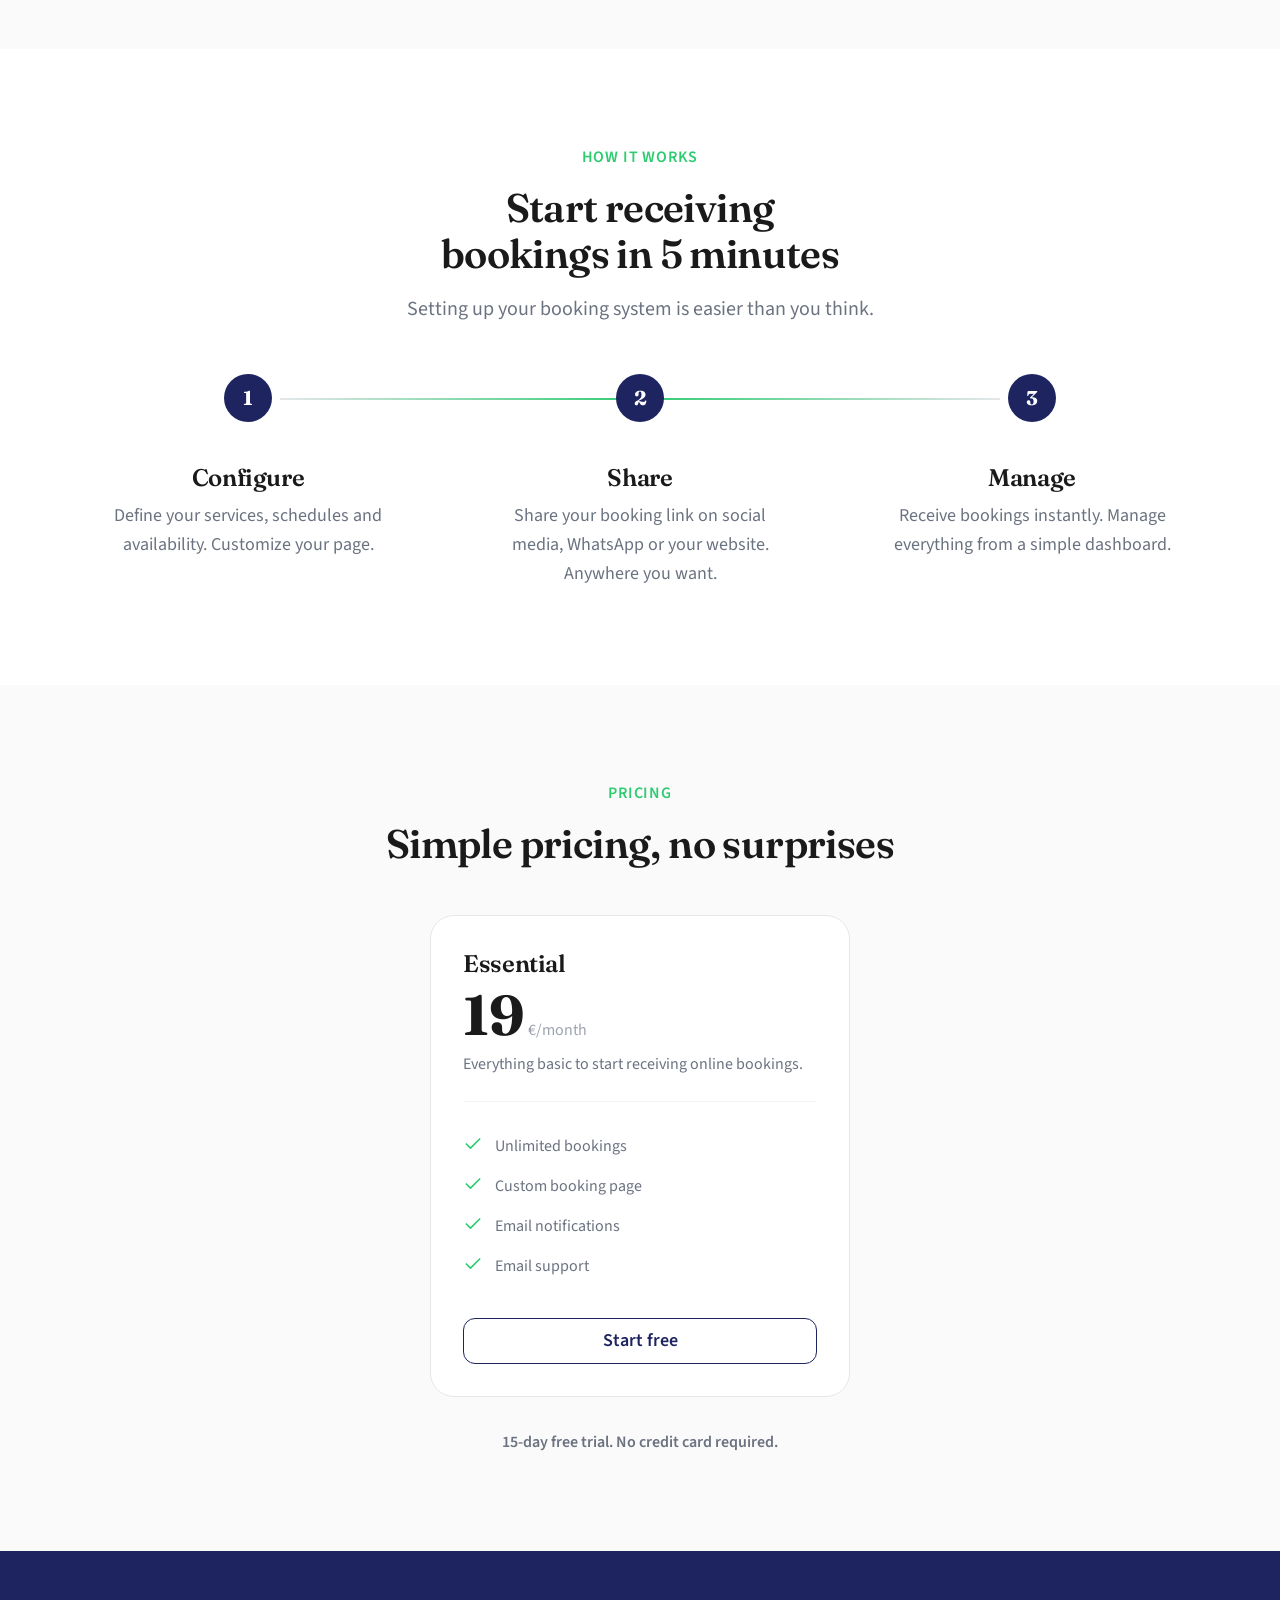
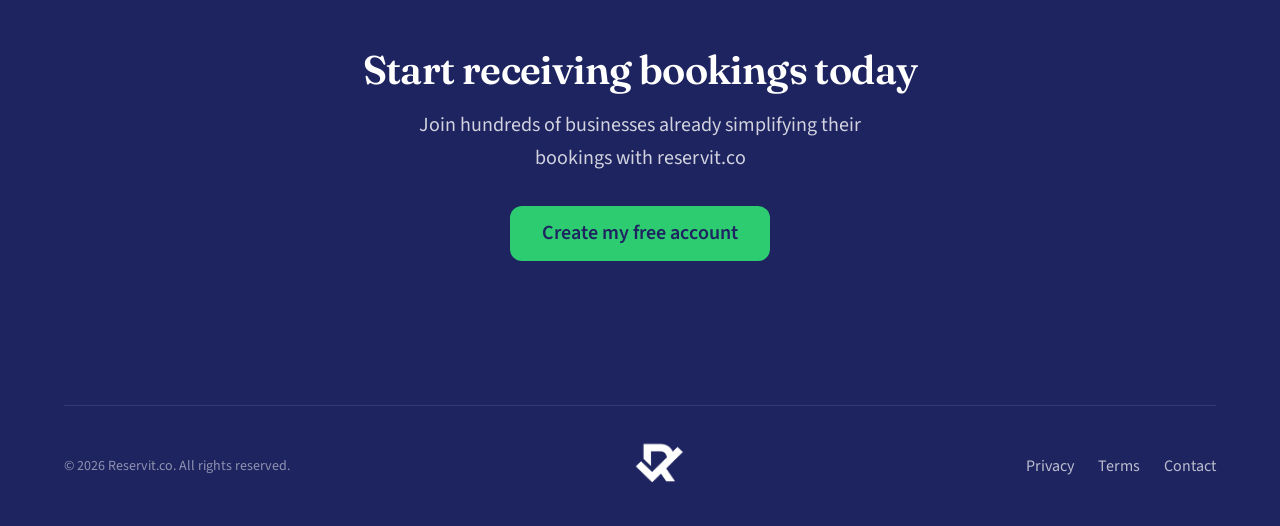
==== commit b5a06f9e: "fixing single pricing" ====
--- a/index.html
+++ b/index.html
@@ -201,8 +201,7 @@
       <div class="container">
         <header class="section-header animate-on-scroll">
           <span class="section-header__label" data-i18n="pricing.label">Precios</span>
-          <h2 class="section-header__title" data-i18n="pricing.title">Planes simples, sin sorpresas</h2>
-          <p class="section-header__text" data-i18n="pricing.subtitle">Elige el plan que mejor se adapte a tu negocio. Cancela cuando quieras.</p>
+          <h2 class="section-header__title" data-i18n="pricing.title">Plan de precios simple, sin sorpresas</h2>
         </header>
 
         <div class="pricing__grid animate-stagger">
@@ -247,8 +246,8 @@
             </div>
           </article>
 
-          <!-- Professional Plan (Featured) -->
-          <article class="pricing-card pricing-card--featured">
+          <!-- Professional Plan (Featured) - Hidden until ready -->
+          <article class="pricing-card pricing-card--featured" style="display: none;">
             <span class="pricing-card__badge" data-i18n="pricing.pro.badge">Recomendado</span>
             <h3 class="pricing-card__name" data-i18n="pricing.pro.name">Profesional</h3>
             <div class="pricing-card__price">
@@ -319,9 +318,9 @@
         </a>
 
         <ul class="footer__links">
-          <li><a href="#" class="footer__link" data-i18n="footer.privacy">Privacidad</a></li>
-          <li><a href="#" class="footer__link" data-i18n="footer.terms">Términos</a></li>
-          <li><a href="#" class="footer__link" data-i18n="footer.contact">Contacto</a></li>
+          <li><a href="privacidad.html" class="footer__link" data-i18n="footer.privacy">Privacidad</a></li>
+          <li><a href="terminos.html" class="footer__link" data-i18n="footer.terms">Términos</a></li>
+          <li><a href="contacto.html" class="footer__link" data-i18n="footer.contact">Contacto</a></li>
         </ul>
 
         <p class="footer__copy" data-i18n="footer.copy">© <span id="current-year"></span> Reservit.co. Todos los derechos reservados.</p>
--- a/css/sections.css
+++ b/css/sections.css
@@ -24,8 +24,8 @@
 
 @media (min-width: 1024px) {
   .hero__content {
-    text-align: left;
-    margin-inline: 0;
+    text-align: center;
+    margin-inline: auto;
     max-width: 680px;
   }
 }
@@ -72,7 +72,7 @@
 
 @media (min-width: 1024px) {
   .hero__subtitle {
-    margin-inline: 0;
+    margin-inline: auto;
   }
 }
 
@@ -93,7 +93,7 @@
 
 @media (min-width: 1024px) {
   .hero__actions {
-    justify-content: flex-start;
+    justify-content: center;
   }
 }
 
@@ -351,20 +351,16 @@
   display: grid;
   grid-template-columns: 1fr;
   gap: var(--space-6);
-  max-width: 800px;
+  max-width: 420px;
   margin-inline: auto;
 }
 
-@media (min-width: 768px) {
-  .pricing__grid {
-    grid-template-columns: repeat(2, 1fr);
-    gap: var(--space-8);
-  }
-}
-
 .pricing__note {
+  display: block;
   text-align: center;
   margin-top: var(--space-8);
+  margin-left: auto;
+  margin-right: auto;
   font-size: var(--text-sm);
   color: var(--color-text-muted);
   width: 100%;
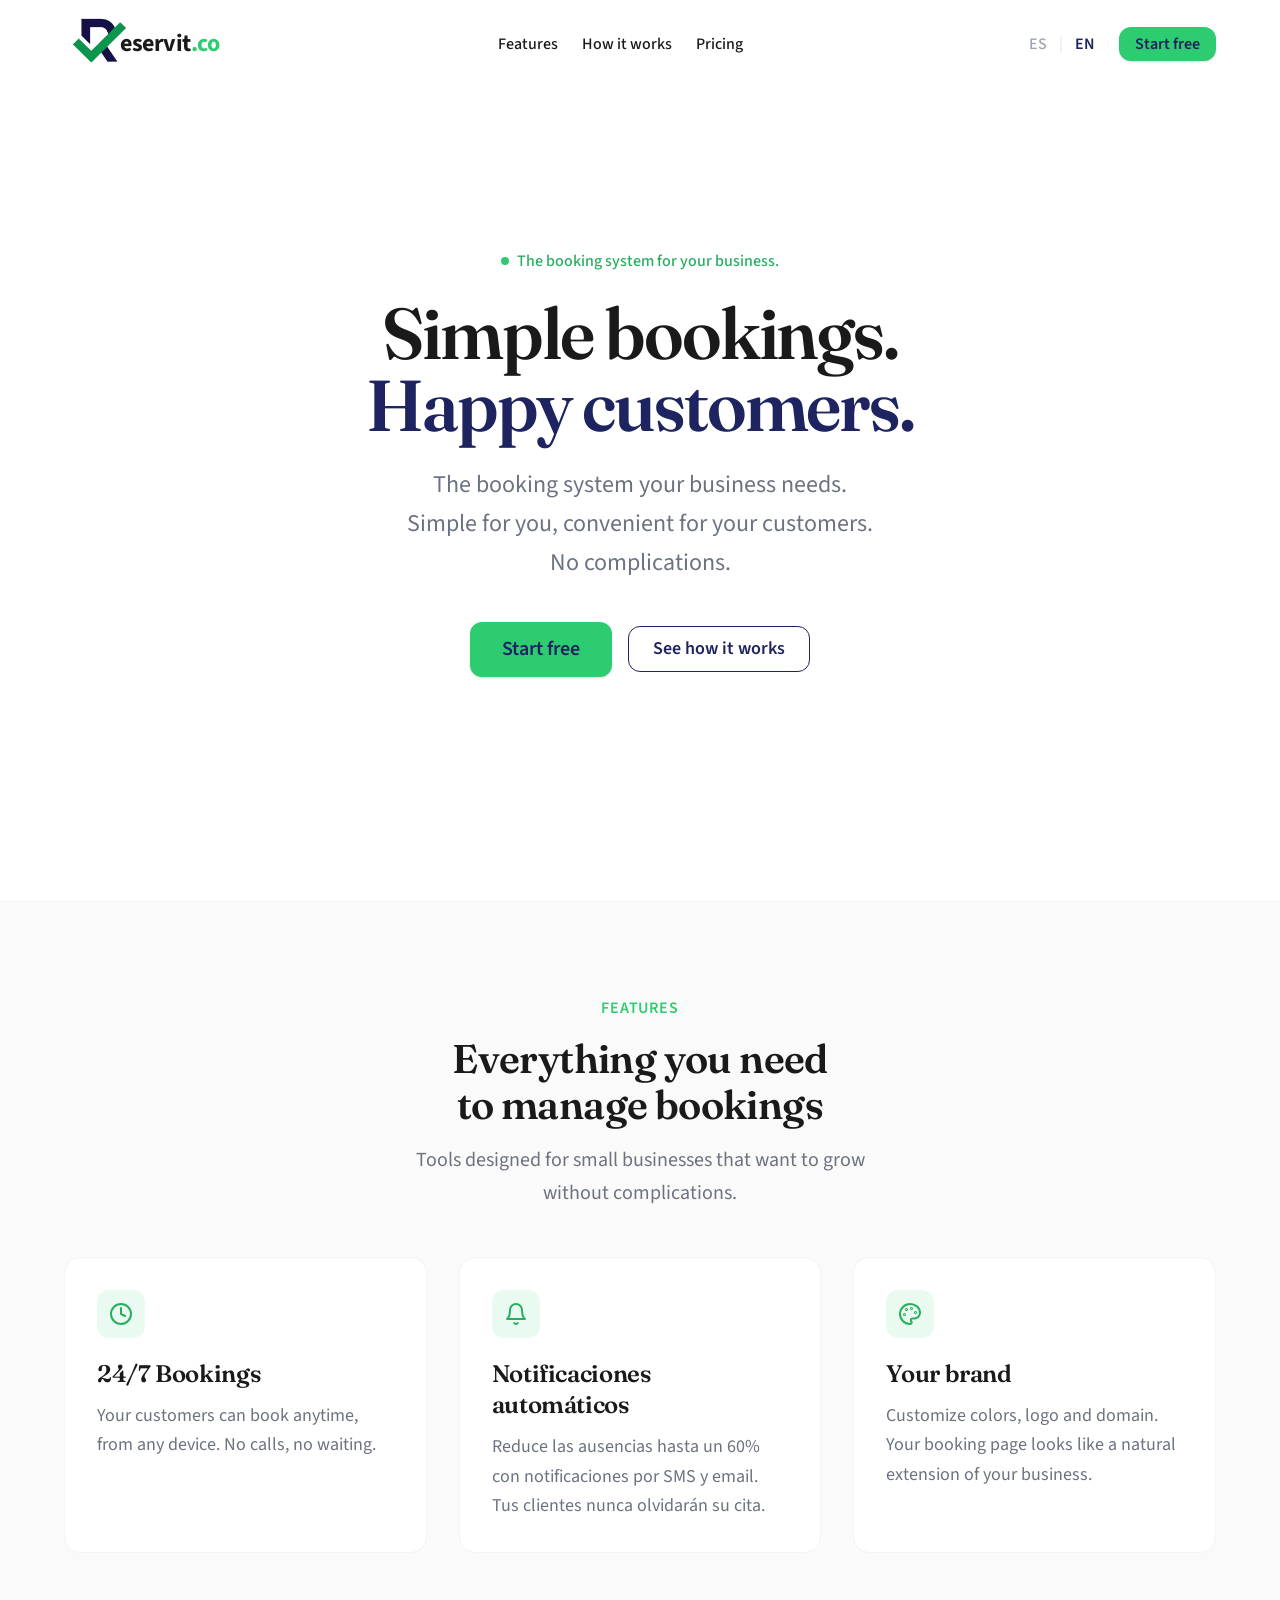
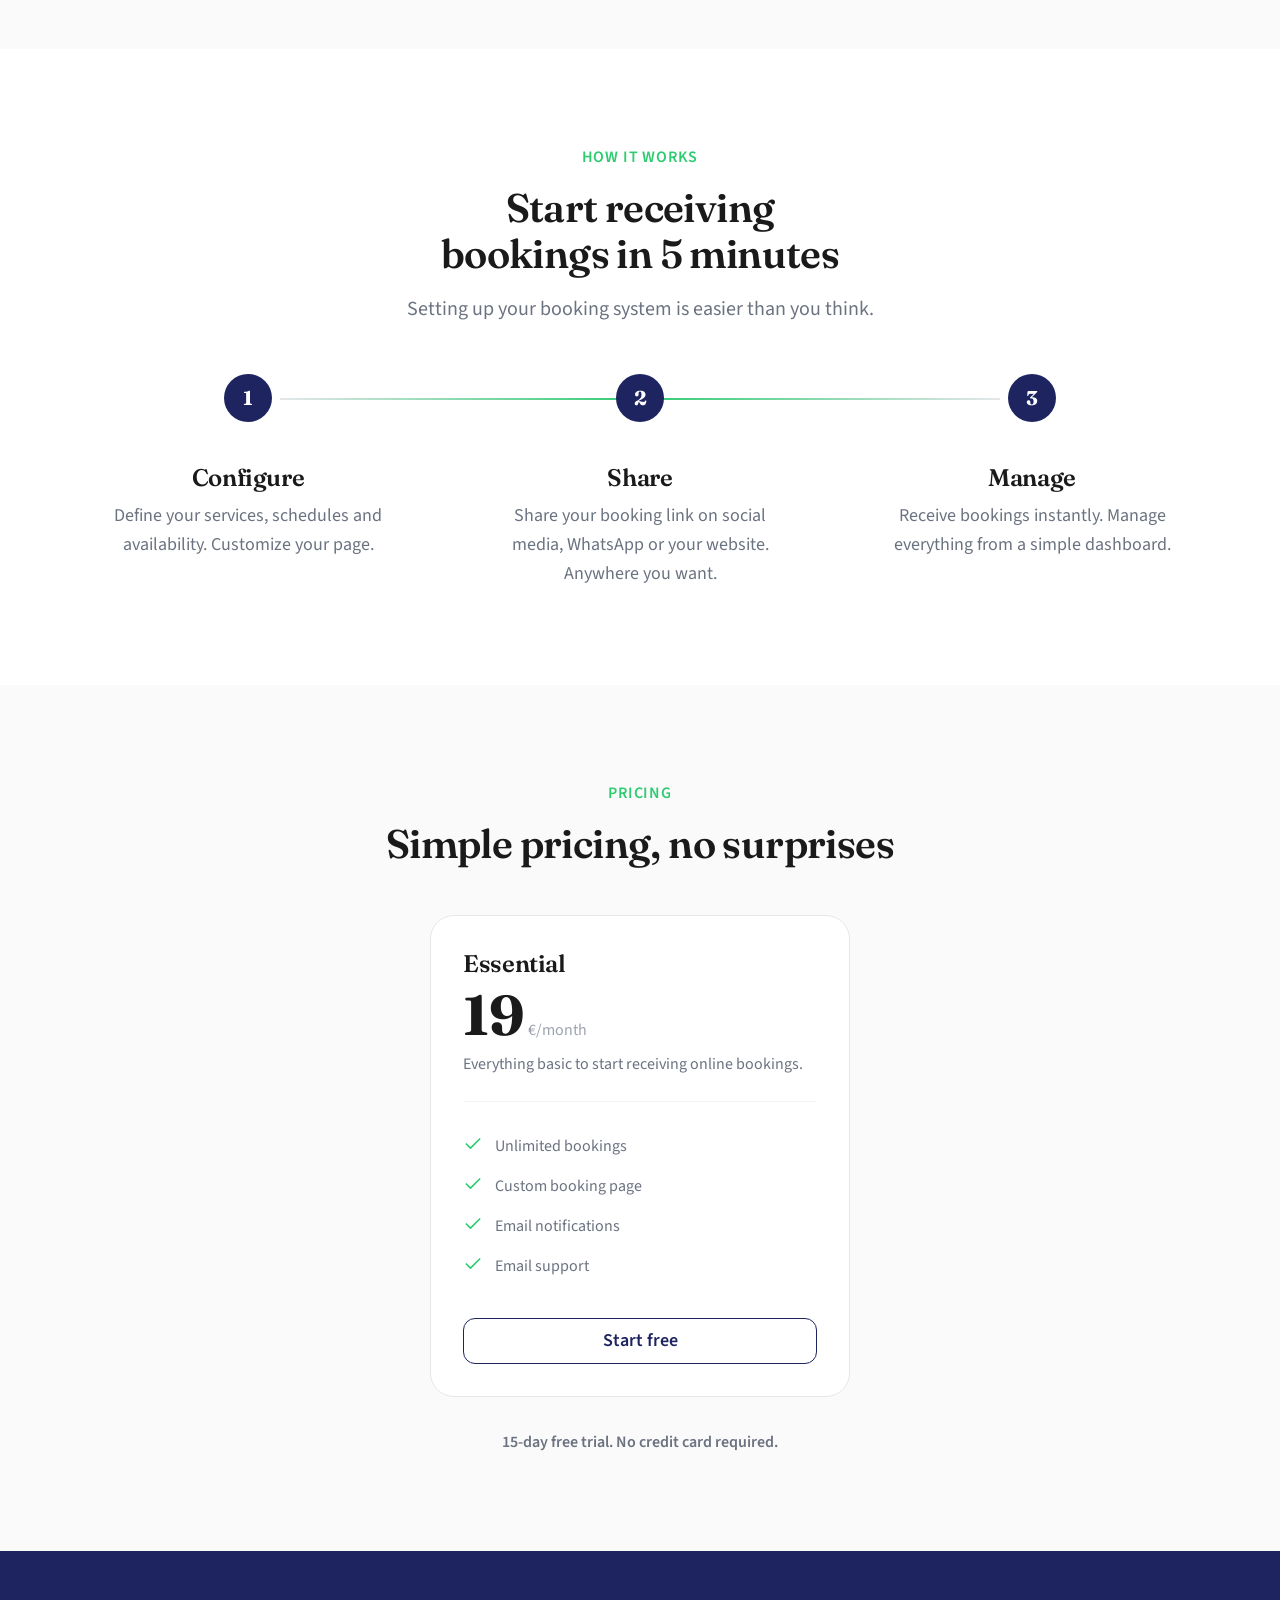
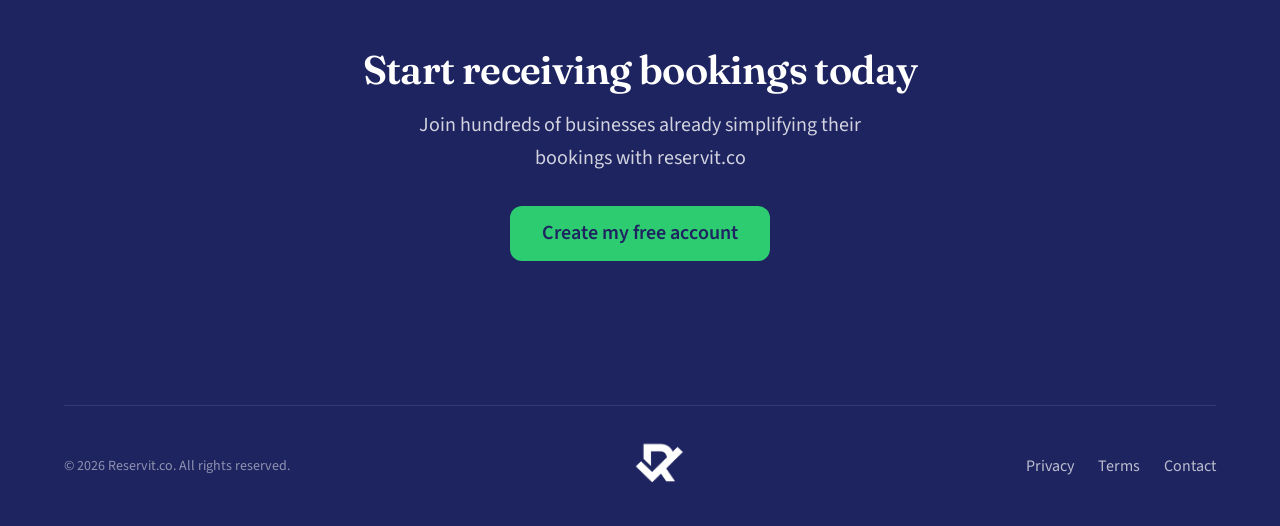
==== commit cf619705: "fixing onboarding link" ====
--- a/index.html
+++ b/index.html
@@ -31,7 +31,7 @@
     <div class="header__inner">
       <a href="#" class="header__logo" aria-label="reservit.co - Inicio">
         <img src="images/logo_transparente.png" alt="reservit.co" class="header__logo-icon">
-        <span class="header__logo-text"><span class="header__logo-text--dark">eserveit</span><span class="header__logo-text--green">.co</span></span>
+        <span class="header__logo-text"><span class="header__logo-text--dark">eservit</span><span class="header__logo-text--green">.co</span></span>
       </a>
 
       <!-- Desktop Navigation -->
@@ -301,7 +301,7 @@
         <div class="cta-section__inner animate-on-scroll">
           <h2 class="cta-section__title" data-i18n="cta.title">Empieza a recibir reservas hoy</h2>
           <p class="cta-section__text" data-i18n="cta.subtitle">Únete a cientos de negocios que ya simplifican sus reservas con reservit.co</p>
-          <a href="https://app.reserveit.co/onboarding" class="btn btn--inverse btn--lg" data-i18n="cta.button">Crear mi cuenta gratis</a>
+          <a href="https://app.reservit.co/onboarding" class="btn btn--inverse btn--lg" data-i18n="cta.button">Crear mi cuenta gratis</a>
         </div>
       </div>
     </section>
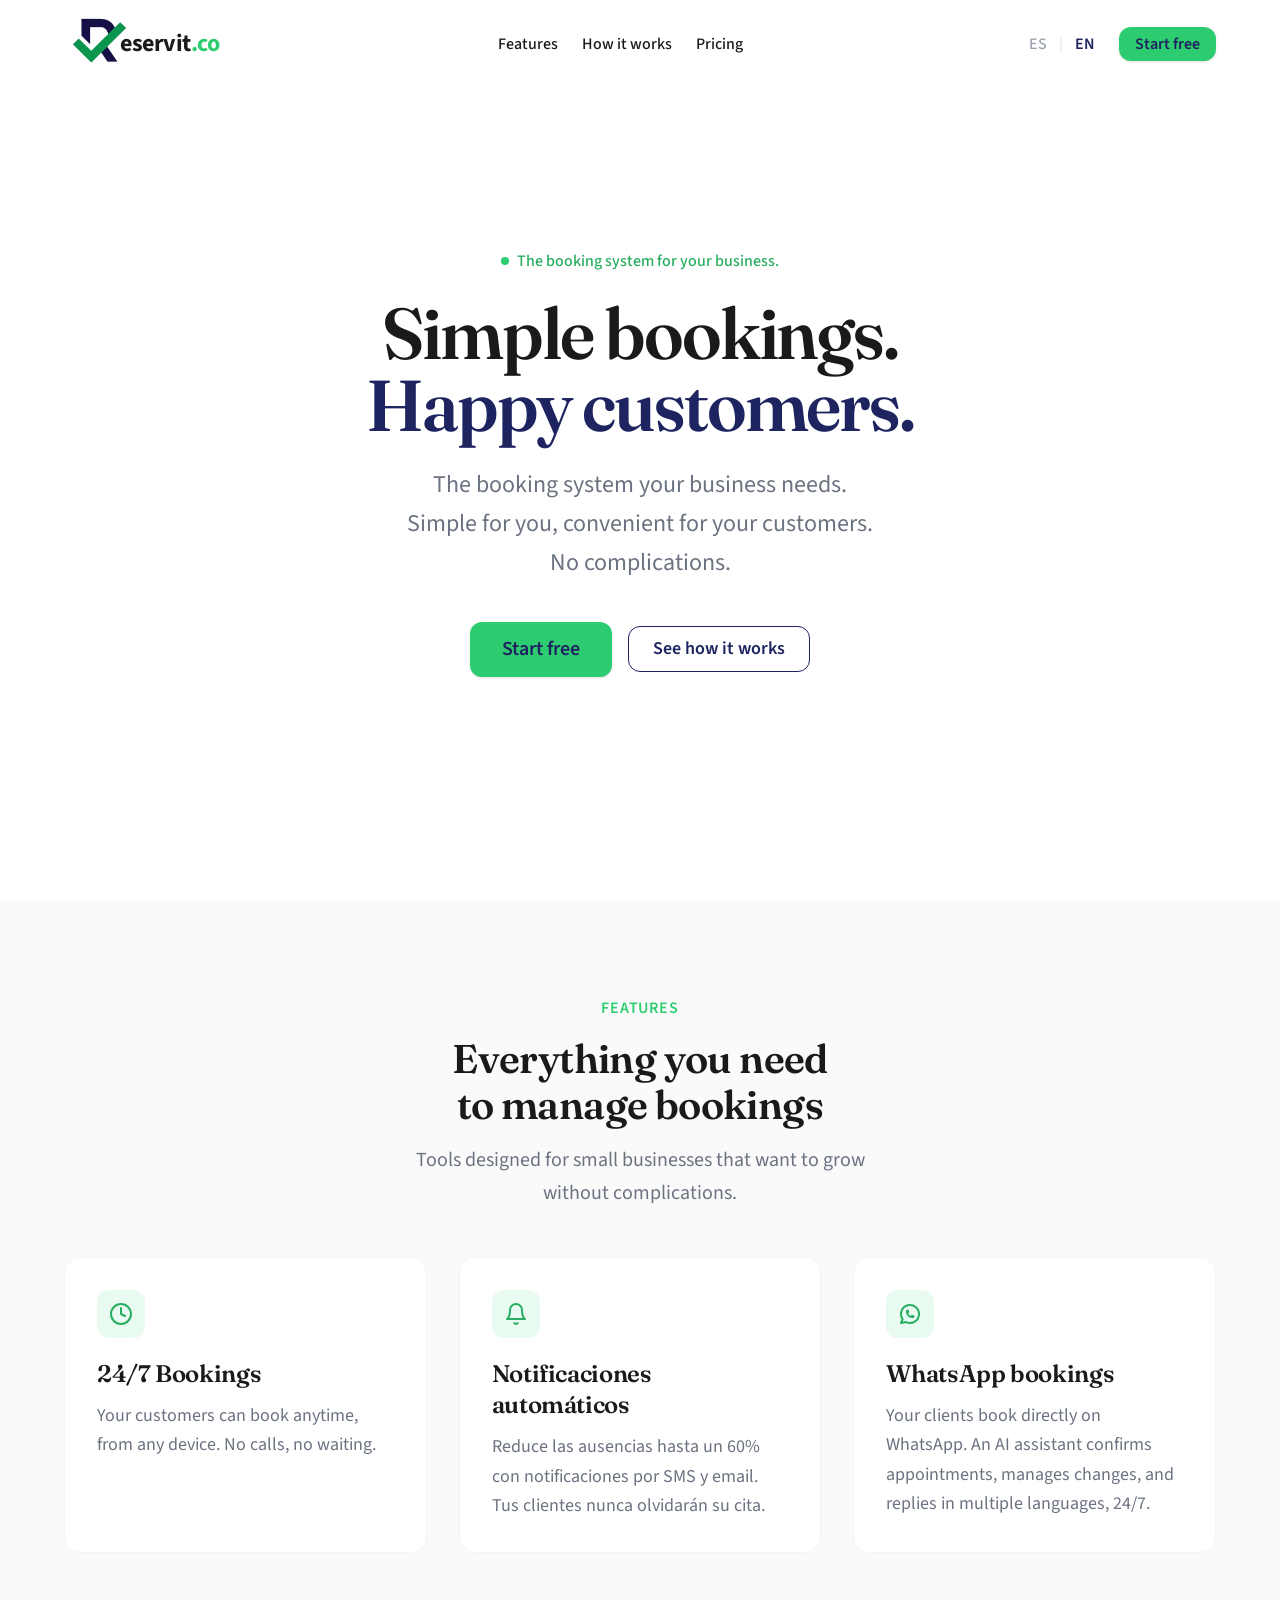
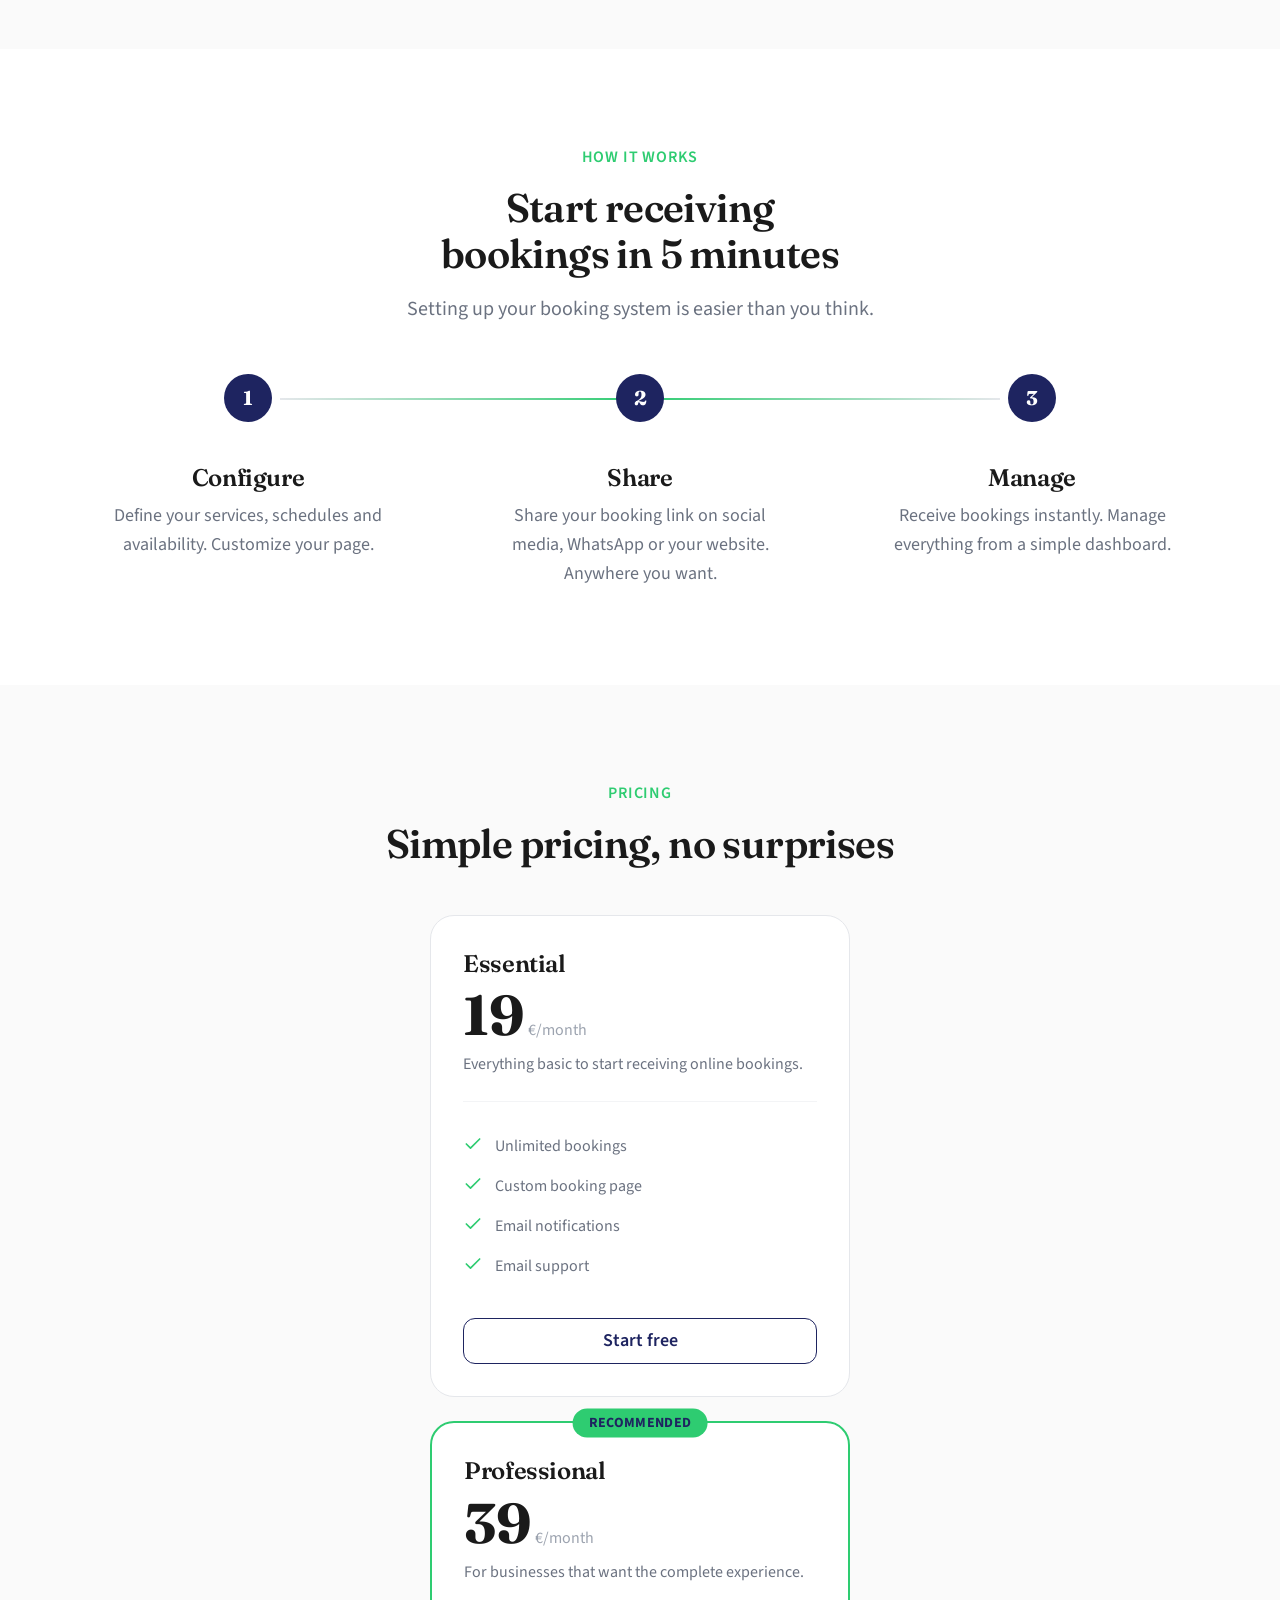
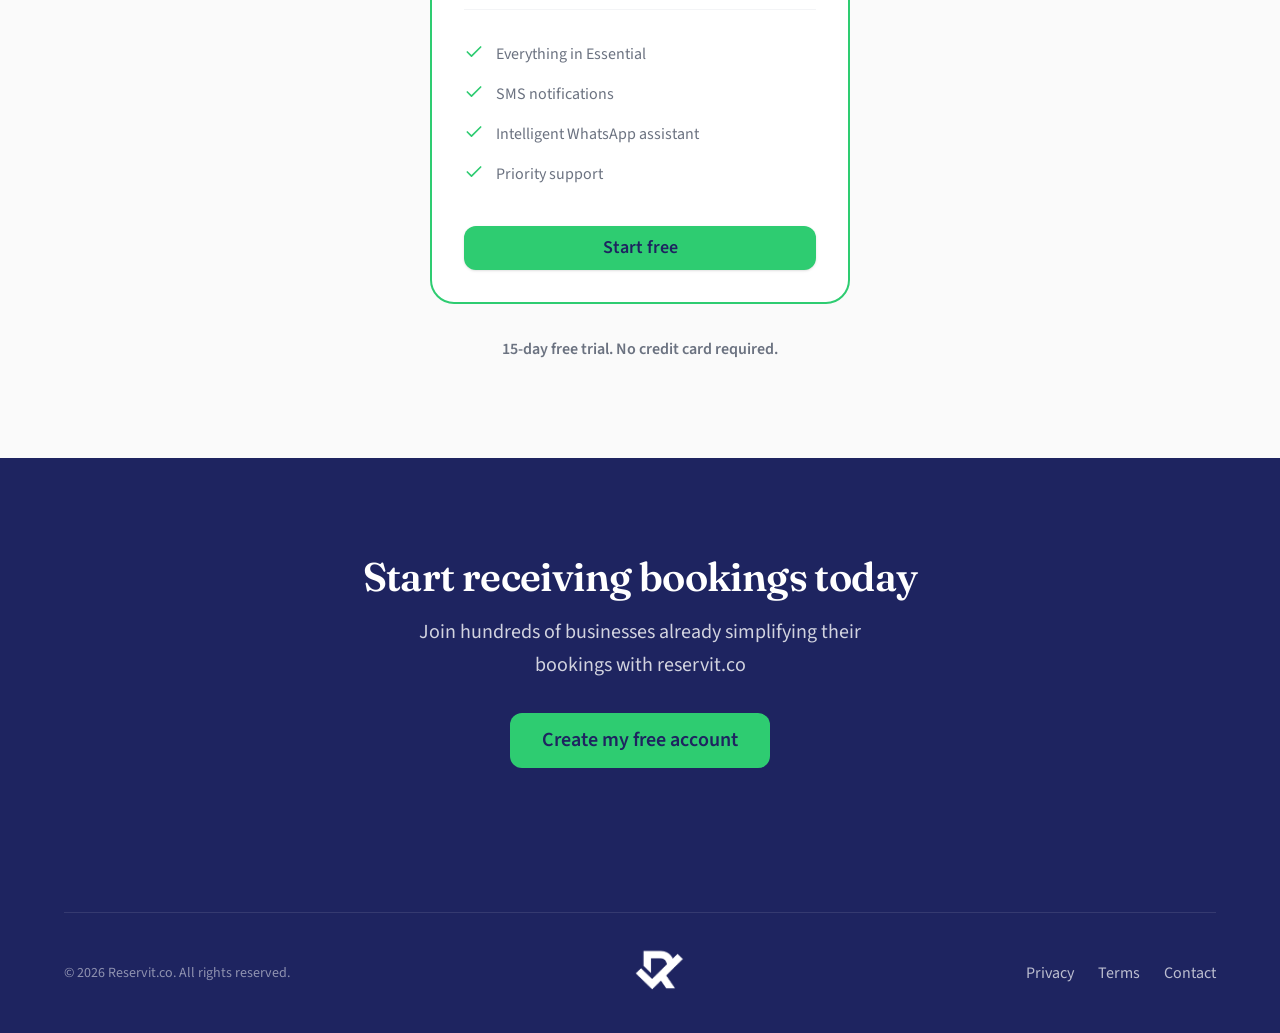
==== commit 317f4fa3: "replace brand feature card with WhatsApp AI booking and show Pro pricing plan Co-Authored-By: Claude" ====
--- a/index.html
+++ b/index.html
@@ -138,19 +138,16 @@
             <p class="feature-card__text" data-i18n="features.reminders.text">Reduce las ausencias hasta un 60% con notificaciones por SMS y email. Tus clientes nunca olvidarán su cita.</p>
           </article>
 
-          <!-- Feature 3: Your Brand -->
+          <!-- Feature 3: WhatsApp AI Booking -->
           <article class="feature-card">
             <div class="feature-card__icon" aria-hidden="true">
               <svg xmlns="http://www.w3.org/2000/svg" viewBox="0 0 24 24" fill="none" stroke="currentColor" stroke-width="2" stroke-linecap="round" stroke-linejoin="round">
-                <circle cx="13.5" cy="6.5" r=".5"/>
-                <circle cx="17.5" cy="10.5" r=".5"/>
-                <circle cx="8.5" cy="7.5" r=".5"/>
-                <circle cx="6.5" cy="12.5" r=".5"/>
-                <path d="M12 2C6.5 2 2 6.5 2 12s4.5 10 10 10c.926 0 1.648-.746 1.648-1.688 0-.437-.18-.835-.437-1.125-.29-.289-.438-.652-.438-1.125a1.64 1.64 0 0 1 1.668-1.668h1.996c3.051 0 5.555-2.503 5.555-5.555C21.965 6.012 17.461 2 12 2z"/>
+                <path d="M3 21l1.65-3.8a9 9 0 1 1 3.4 2.9L3 21"/>
+                <path d="M9 10a.5.5 0 0 0 1 0V9a.5.5 0 0 0-1 0v1a5 5 0 0 0 5 5h1a.5.5 0 0 0 0-1h-1a.5.5 0 0 0 0 1"/>
               </svg>
             </div>
-            <h3 class="feature-card__title" data-i18n="features.brand.title">Tu marca</h3>
-            <p class="feature-card__text" data-i18n="features.brand.text">Personaliza colores, logo y dominio. Tu página de reservas se ve como una extensión natural de tu negocio.</p>
+            <h3 class="feature-card__title" data-i18n="features.whatsapp.title">Reservas por WhatsApp</h3>
+            <p class="feature-card__text" data-i18n="features.whatsapp.text">Tus clientes reservan directamente por WhatsApp. Un asistente IA confirma citas, gestiona cambios y responde en varios idiomas, 24/7.</p>
           </article>
         </div>
       </div>
@@ -246,8 +243,8 @@
             </div>
           </article>
 
-          <!-- Professional Plan (Featured) - Hidden until ready -->
-          <article class="pricing-card pricing-card--featured" style="display: none;">
+          <!-- Professional Plan (Featured) -->
+          <article class="pricing-card pricing-card--featured">
             <span class="pricing-card__badge" data-i18n="pricing.pro.badge">Recomendado</span>
             <h3 class="pricing-card__name" data-i18n="pricing.pro.name">Profesional</h3>
             <div class="pricing-card__price">
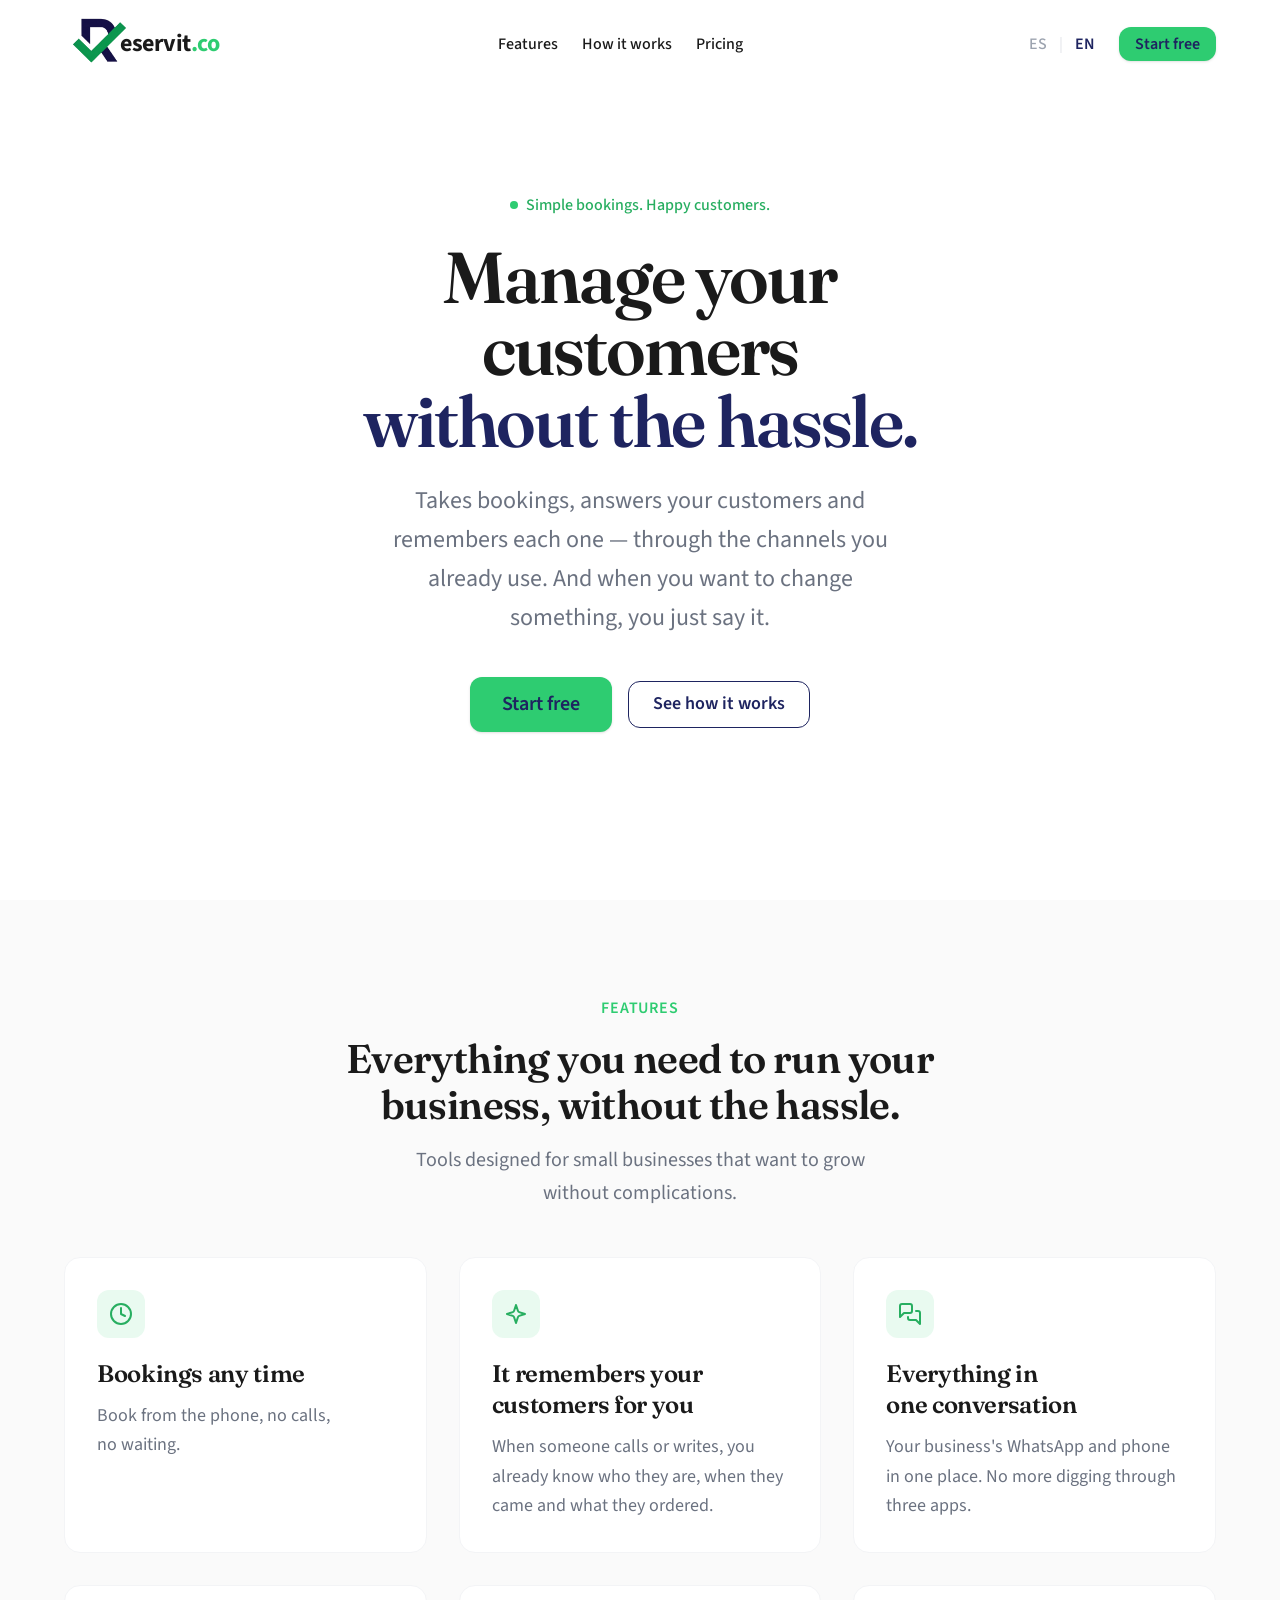
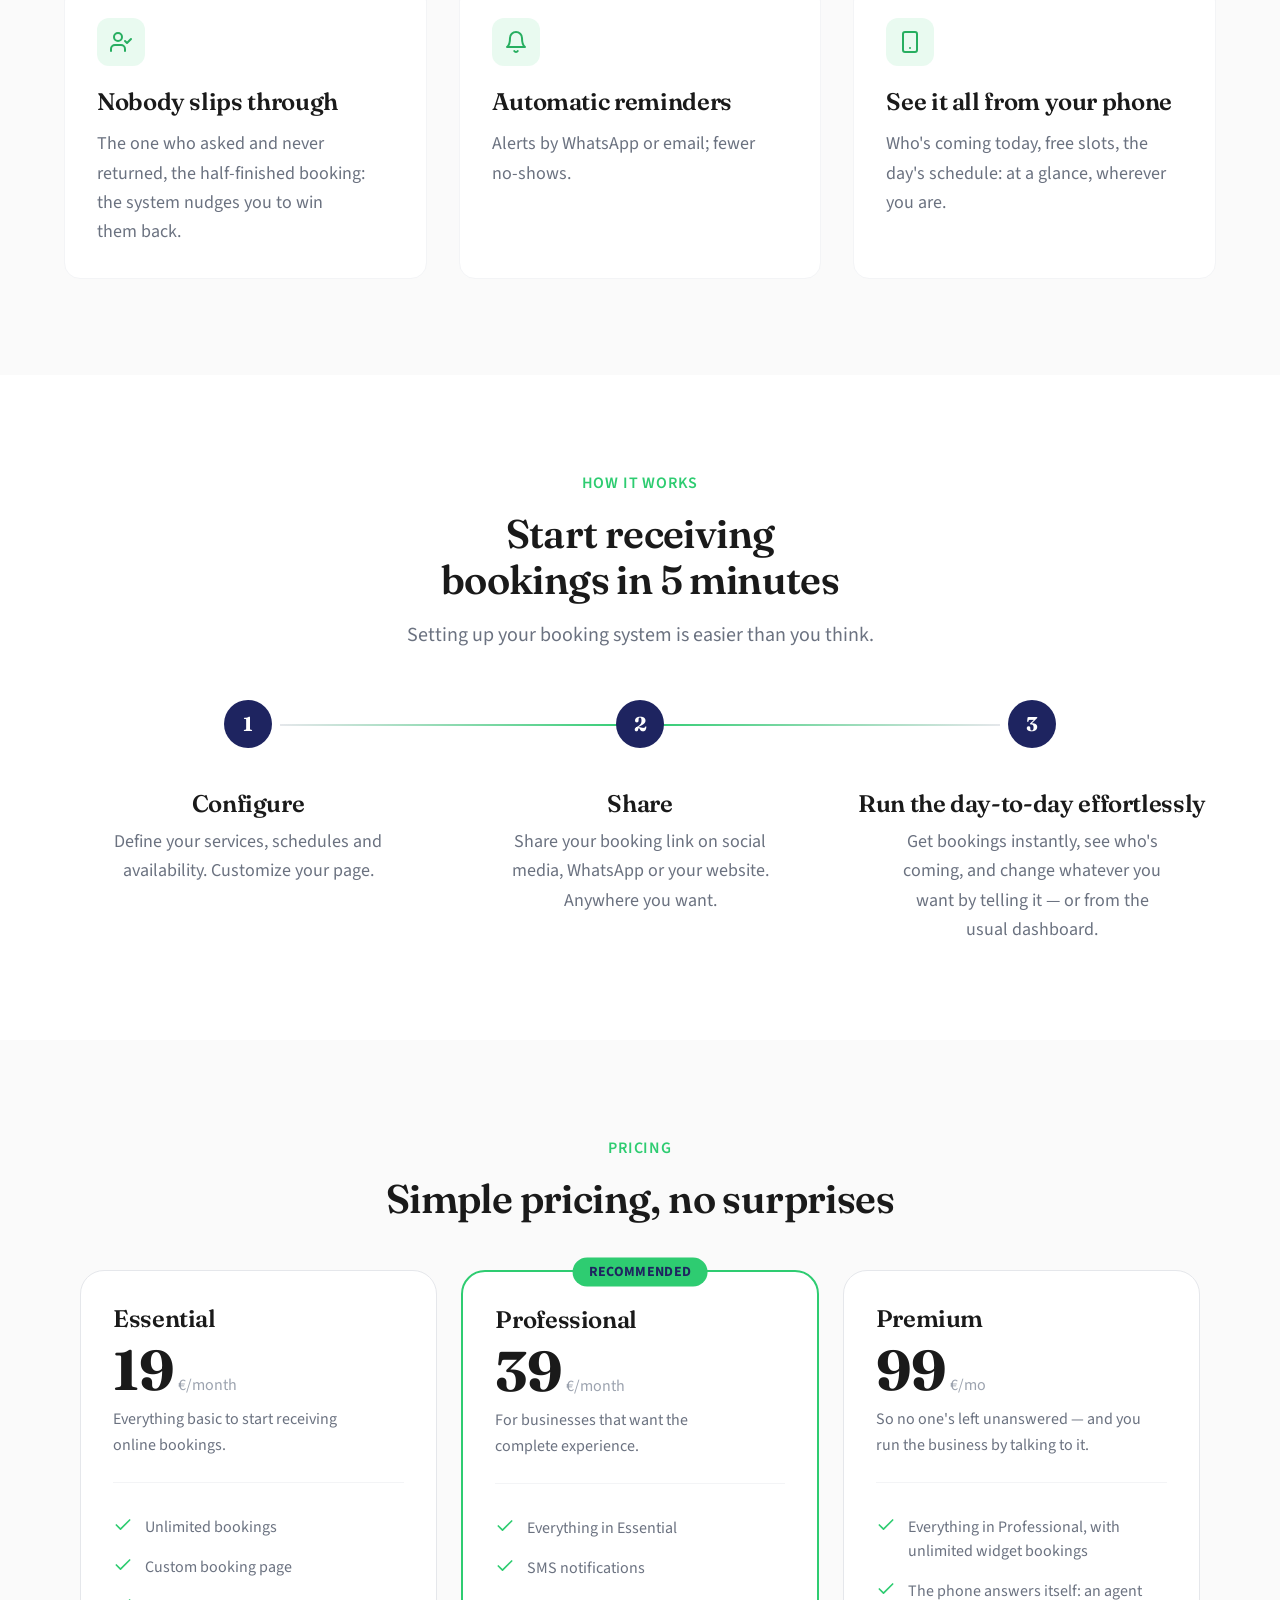
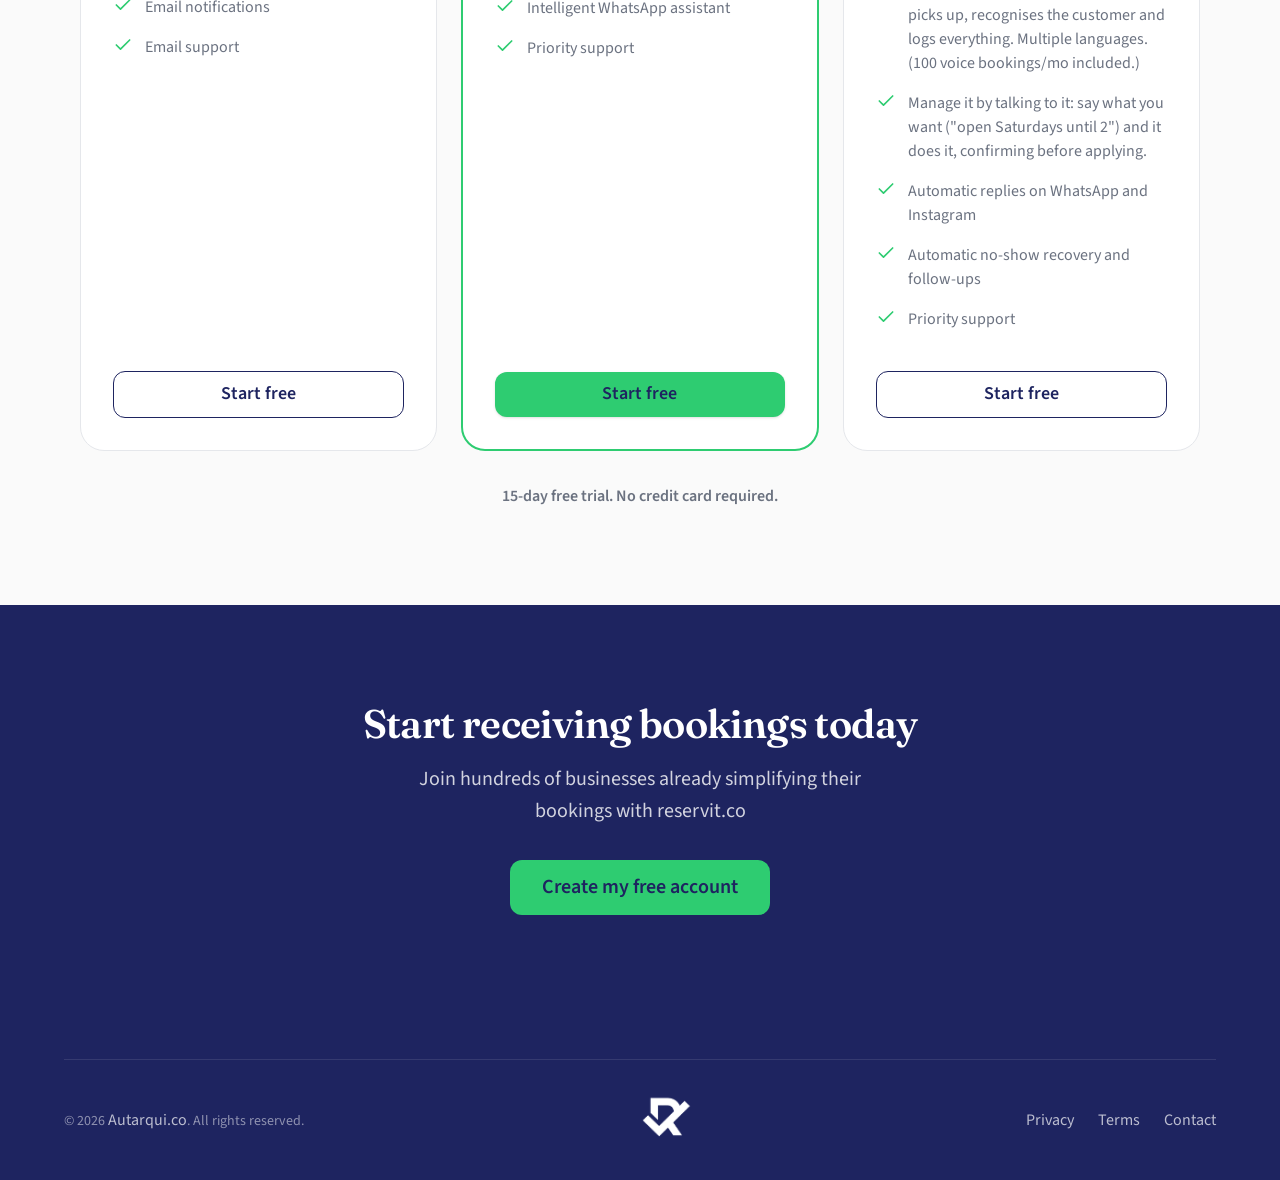
==== commit e36832b8: "reposition landing: conversational message, 6 features, Premium plan Update marketing message per LA" ====
--- a/index.html
+++ b/index.html
@@ -84,15 +84,15 @@
     <section class="hero section">
       <div class="container">
         <div class="hero__content animate-on-scroll">
-          <span class="hero__label" data-i18n="hero.label">El sistema de reservas para tu negocio.</span>
+          <span class="hero__label" data-i18n="hero.label">Reservas simples. Clientes felices.</span>
 
           <h1 class="hero__title">
-            <span data-i18n="hero.title">Reservas simples.</span><br>
-            <span class="hero__title-accent" data-i18n="hero.titleAccent">Clientes felices.</span>
+            <span data-i18n="hero.title">Gestiona tus clientes</span><br>
+            <span class="hero__title-accent" data-i18n="hero.titleAccent">sin complicarte.</span>
           </h1>
 
           <p class="hero__subtitle" data-i18n="hero.subtitle">
-            El sistema de reservas que tu negocio necesita. Sencillo para ti, conveniente para tus clientes. Sin complicaciones.
+            Coge las reservas, responde a tus clientes y se acuerda de cada uno — por los canales que ya usas. Y cuando quieras cambiar algo, se lo dices y ya está.
           </p>
 
           <div class="hero__actions">
@@ -109,12 +109,12 @@
       <div class="container">
         <header class="section-header animate-on-scroll">
           <span class="section-header__label" data-i18n="features.label">Funciones</span>
-          <h2 class="section-header__title" data-i18n="features.title">Todo lo que necesitas para gestionar reservas</h2>
+          <h2 class="section-header__title" data-i18n="features.title">Todo lo que necesitas para llevar tu negocio, sin complicarte.</h2>
           <p class="section-header__text" data-i18n="features.subtitle">Herramientas diseñadas para pequeños negocios que quieren crecer sin complicarse.</p>
         </header>
 
         <div class="features__grid animate-stagger">
-          <!-- Feature 1: 24/7 Bookings -->
+          <!-- Feature 1: Bookings any time -->
           <article class="feature-card">
             <div class="feature-card__icon" aria-hidden="true">
               <svg xmlns="http://www.w3.org/2000/svg" viewBox="0 0 24 24" fill="none" stroke="currentColor" stroke-width="2" stroke-linecap="round" stroke-linejoin="round">
@@ -122,11 +122,47 @@
                 <polyline points="12 6 12 12 16 14"/>
               </svg>
             </div>
-            <h3 class="feature-card__title" data-i18n="features.booking.title">Reservas 24/7</h3>
-            <p class="feature-card__text" data-i18n="features.booking.text">Tus clientes pueden reservar en cualquier momento, desde cualquier dispositivo. Sin llamadas, sin esperas.</p>
-          </article>
-
-          <!-- Feature 2: Automatic Reminders -->
+            <h3 class="feature-card__title" data-i18n="features.booking.title">Reservas a cualquier hora</h3>
+            <p class="feature-card__text" data-i18n="features.booking.text">Reserva desde el móvil, sin llamadas ni esperas.</p>
+          </article>
+
+          <!-- Feature 2: Remembers your customers -->
+          <article class="feature-card">
+            <div class="feature-card__icon" aria-hidden="true">
+              <svg xmlns="http://www.w3.org/2000/svg" viewBox="0 0 24 24" fill="none" stroke="currentColor" stroke-width="2" stroke-linecap="round" stroke-linejoin="round">
+                <path d="m12 3-1.9 5.8a2 2 0 0 1-1.287 1.288L3 12l5.8 1.9a2 2 0 0 1 1.288 1.287L12 21l1.9-5.8a2 2 0 0 1 1.287-1.288L21 12l-5.8-1.9a2 2 0 0 1-1.288-1.287Z"/>
+              </svg>
+            </div>
+            <h3 class="feature-card__title" data-i18n="features.remembers.title">Se acuerda de tus clientes por ti</h3>
+            <p class="feature-card__text" data-i18n="features.remembers.text">Cuando alguien llama o escribe, ya sabes quién es, cuándo vino y qué pidió.</p>
+          </article>
+
+          <!-- Feature 3: Everything in one conversation -->
+          <article class="feature-card">
+            <div class="feature-card__icon" aria-hidden="true">
+              <svg xmlns="http://www.w3.org/2000/svg" viewBox="0 0 24 24" fill="none" stroke="currentColor" stroke-width="2" stroke-linecap="round" stroke-linejoin="round">
+                <path d="M14 9a2 2 0 0 1-2 2H6l-4 4V4a2 2 0 0 1 2-2h8a2 2 0 0 1 2 2z"/>
+                <path d="M18 9h2a2 2 0 0 1 2 2v11l-4-4h-6a2 2 0 0 1-2-2v-1"/>
+              </svg>
+            </div>
+            <h3 class="feature-card__title" data-i18n="features.together.title">Todo en la misma conversación</h3>
+            <p class="feature-card__text" data-i18n="features.together.text">El WhatsApp y el teléfono de tu negocio, en un solo sitio. Se acabó buscar en tres apps.</p>
+          </article>
+
+          <!-- Feature 4: Nobody slips through -->
+          <article class="feature-card">
+            <div class="feature-card__icon" aria-hidden="true">
+              <svg xmlns="http://www.w3.org/2000/svg" viewBox="0 0 24 24" fill="none" stroke="currentColor" stroke-width="2" stroke-linecap="round" stroke-linejoin="round">
+                <path d="M16 21v-2a4 4 0 0 0-4-4H6a4 4 0 0 0-4 4v2"/>
+                <circle cx="9" cy="7" r="4"/>
+                <polyline points="16 11 18 13 22 9"/>
+              </svg>
+            </div>
+            <h3 class="feature-card__title" data-i18n="features.noleak.title">No se te escapa nadie</h3>
+            <p class="feature-card__text" data-i18n="features.noleak.text">El que preguntó y no volvió, la reserva a medias: el sistema te avisa para recuperarlo.</p>
+          </article>
+
+          <!-- Feature 5: Automatic reminders -->
           <article class="feature-card">
             <div class="feature-card__icon" aria-hidden="true">
               <svg xmlns="http://www.w3.org/2000/svg" viewBox="0 0 24 24" fill="none" stroke="currentColor" stroke-width="2" stroke-linecap="round" stroke-linejoin="round">
@@ -134,20 +170,20 @@
                 <path d="M13.73 21a2 2 0 0 1-3.46 0"/>
               </svg>
             </div>
-            <h3 class="feature-card__title" data-i18n="features.reminders.title">Notificaciones automáticos</h3>
-            <p class="feature-card__text" data-i18n="features.reminders.text">Reduce las ausencias hasta un 60% con notificaciones por SMS y email. Tus clientes nunca olvidarán su cita.</p>
-          </article>
-
-          <!-- Feature 3: WhatsApp AI Booking -->
-          <article class="feature-card">
-            <div class="feature-card__icon" aria-hidden="true">
-              <svg xmlns="http://www.w3.org/2000/svg" viewBox="0 0 24 24" fill="none" stroke="currentColor" stroke-width="2" stroke-linecap="round" stroke-linejoin="round">
-                <path d="M3 21l1.65-3.8a9 9 0 1 1 3.4 2.9L3 21"/>
-                <path d="M9 10a.5.5 0 0 0 1 0V9a.5.5 0 0 0-1 0v1a5 5 0 0 0 5 5h1a.5.5 0 0 0 0-1h-1a.5.5 0 0 0 0 1"/>
-              </svg>
-            </div>
-            <h3 class="feature-card__title" data-i18n="features.whatsapp.title">Reservas por WhatsApp</h3>
-            <p class="feature-card__text" data-i18n="features.whatsapp.text">Tus clientes reservan directamente por WhatsApp. Un asistente IA confirma citas, gestiona cambios y responde en varios idiomas, 24/7.</p>
+            <h3 class="feature-card__title" data-i18n="features.reminders.title">Recordatorios automáticos</h3>
+            <p class="feature-card__text" data-i18n="features.reminders.text">Avisos por WhatsApp o email; menos ausencias.</p>
+          </article>
+
+          <!-- Feature 6: See it all from your phone -->
+          <article class="feature-card">
+            <div class="feature-card__icon" aria-hidden="true">
+              <svg xmlns="http://www.w3.org/2000/svg" viewBox="0 0 24 24" fill="none" stroke="currentColor" stroke-width="2" stroke-linecap="round" stroke-linejoin="round">
+                <rect width="14" height="20" x="5" y="2" rx="2" ry="2"/>
+                <path d="M12 18h.01"/>
+              </svg>
+            </div>
+            <h3 class="feature-card__title" data-i18n="features.mobile.title">Míralo todo desde el móvil</h3>
+            <p class="feature-card__text" data-i18n="features.mobile.text">Quién viene hoy, huecos libres, la agenda del día: de un vistazo, estés donde estés.</p>
           </article>
         </div>
       </div>
@@ -185,8 +221,8 @@
           <div class="timeline__step">
             <div class="timeline__number" aria-hidden="true">3</div>
             <div class="timeline__content">
-              <h3 class="timeline__title" data-i18n="howItWorks.step3.title">Gestiona</h3>
-              <p class="timeline__text" data-i18n="howItWorks.step3.text">Recibe reservas instantáneamente. Gestiona todo desde un panel simple.</p>
+              <h3 class="timeline__title" data-i18n="howItWorks.step3.title">Lleva el día a día sin esfuerzo</h3>
+              <p class="timeline__text" data-i18n="howItWorks.step3.text">Recibe reservas al instante, mira quién viene, y cambia lo que quieras diciéndoselo o desde el panel de siempre.</p>
             </div>
           </div>
         </div>
@@ -282,6 +318,59 @@
 
             <div class="pricing-card__cta">
               <a href="#cta" class="btn btn--primary" style="width: 100%;" data-i18n="pricing.pro.cta">Empieza gratis</a>
+            </div>
+          </article>
+
+          <!-- Premium Plan -->
+          <article class="pricing-card">
+            <h3 class="pricing-card__name" data-i18n="pricing.premium.name">Premium</h3>
+            <div class="pricing-card__price">
+              <span class="pricing-card__amount" data-i18n="pricing.premium.price">99</span>
+              <span class="pricing-card__period">€<span data-i18n="pricing.premium.period">/mes</span></span>
+            </div>
+            <p class="pricing-card__description" data-i18n="pricing.premium.description">Que nadie se quede sin respuesta, y tú lleva el negocio hablándole.</p>
+
+            <ul class="pricing-card__features">
+              <li class="pricing-card__feature">
+                <svg class="pricing-card__feature-icon" xmlns="http://www.w3.org/2000/svg" viewBox="0 0 24 24" fill="none" stroke="currentColor" stroke-width="2" stroke-linecap="round" stroke-linejoin="round">
+                  <polyline points="20 6 9 17 4 12"/>
+                </svg>
+                <span data-i18n="pricing.premium.feature1">Todo lo de Profesional, con reservas por widget ilimitadas</span>
+              </li>
+              <li class="pricing-card__feature">
+                <svg class="pricing-card__feature-icon" xmlns="http://www.w3.org/2000/svg" viewBox="0 0 24 24" fill="none" stroke="currentColor" stroke-width="2" stroke-linecap="round" stroke-linejoin="round">
+                  <polyline points="20 6 9 17 4 12"/>
+                </svg>
+                <span data-i18n="pricing.premium.feature2">El teléfono se coge solo: un agente contesta, reconoce al cliente y te deja todo anotado. Varios idiomas. (100 reservas por voz/mes incluidas.)</span>
+              </li>
+              <li class="pricing-card__feature">
+                <svg class="pricing-card__feature-icon" xmlns="http://www.w3.org/2000/svg" viewBox="0 0 24 24" fill="none" stroke="currentColor" stroke-width="2" stroke-linecap="round" stroke-linejoin="round">
+                  <polyline points="20 6 9 17 4 12"/>
+                </svg>
+                <span data-i18n="pricing.premium.feature3">Gestiona hablándole: dile lo que quieres ("abre los sábados hasta las 2") y lo hace, confirmando antes de aplicar.</span>
+              </li>
+              <li class="pricing-card__feature">
+                <svg class="pricing-card__feature-icon" xmlns="http://www.w3.org/2000/svg" viewBox="0 0 24 24" fill="none" stroke="currentColor" stroke-width="2" stroke-linecap="round" stroke-linejoin="round">
+                  <polyline points="20 6 9 17 4 12"/>
+                </svg>
+                <span data-i18n="pricing.premium.feature4">Respuesta automática por WhatsApp e Instagram</span>
+              </li>
+              <li class="pricing-card__feature">
+                <svg class="pricing-card__feature-icon" xmlns="http://www.w3.org/2000/svg" viewBox="0 0 24 24" fill="none" stroke="currentColor" stroke-width="2" stroke-linecap="round" stroke-linejoin="round">
+                  <polyline points="20 6 9 17 4 12"/>
+                </svg>
+                <span data-i18n="pricing.premium.feature5">Recuperación automática de ausencias y seguimientos</span>
+              </li>
+              <li class="pricing-card__feature">
+                <svg class="pricing-card__feature-icon" xmlns="http://www.w3.org/2000/svg" viewBox="0 0 24 24" fill="none" stroke="currentColor" stroke-width="2" stroke-linecap="round" stroke-linejoin="round">
+                  <polyline points="20 6 9 17 4 12"/>
+                </svg>
+                <span data-i18n="pricing.premium.feature6">Soporte prioritario</span>
+              </li>
+            </ul>
+
+            <div class="pricing-card__cta">
+              <a href="#cta" class="btn btn--secondary" style="width: 100%;" data-i18n="pricing.premium.cta">Empieza gratis</a>
             </div>
           </article>
         </div>
@@ -320,7 +409,7 @@
           <li><a href="contacto.html" class="footer__link" data-i18n="footer.contact">Contacto</a></li>
         </ul>
 
-        <p class="footer__copy" data-i18n="footer.copy">© <span id="current-year"></span> Reservit.co. Todos los derechos reservados.</p>
+        <p class="footer__copy">© <span id="current-year"></span> <a href="https://autarqui.co" class="footer__link" target="_blank" rel="noopener">Autarqui.co</a>. <span data-i18n="footer.rights">Todos los derechos reservados.</span></p>
       </div>
     </div>
   </footer>
--- a/css/sections.css
+++ b/css/sections.css
@@ -355,6 +355,20 @@
   margin-inline: auto;
 }
 
+@media (min-width: 768px) {
+  .pricing__grid {
+    grid-template-columns: repeat(2, 1fr);
+    max-width: 840px;
+  }
+}
+
+@media (min-width: 1024px) {
+  .pricing__grid {
+    grid-template-columns: repeat(3, 1fr);
+    max-width: 1120px;
+  }
+}
+
 .pricing__note {
   display: block;
   text-align: center;
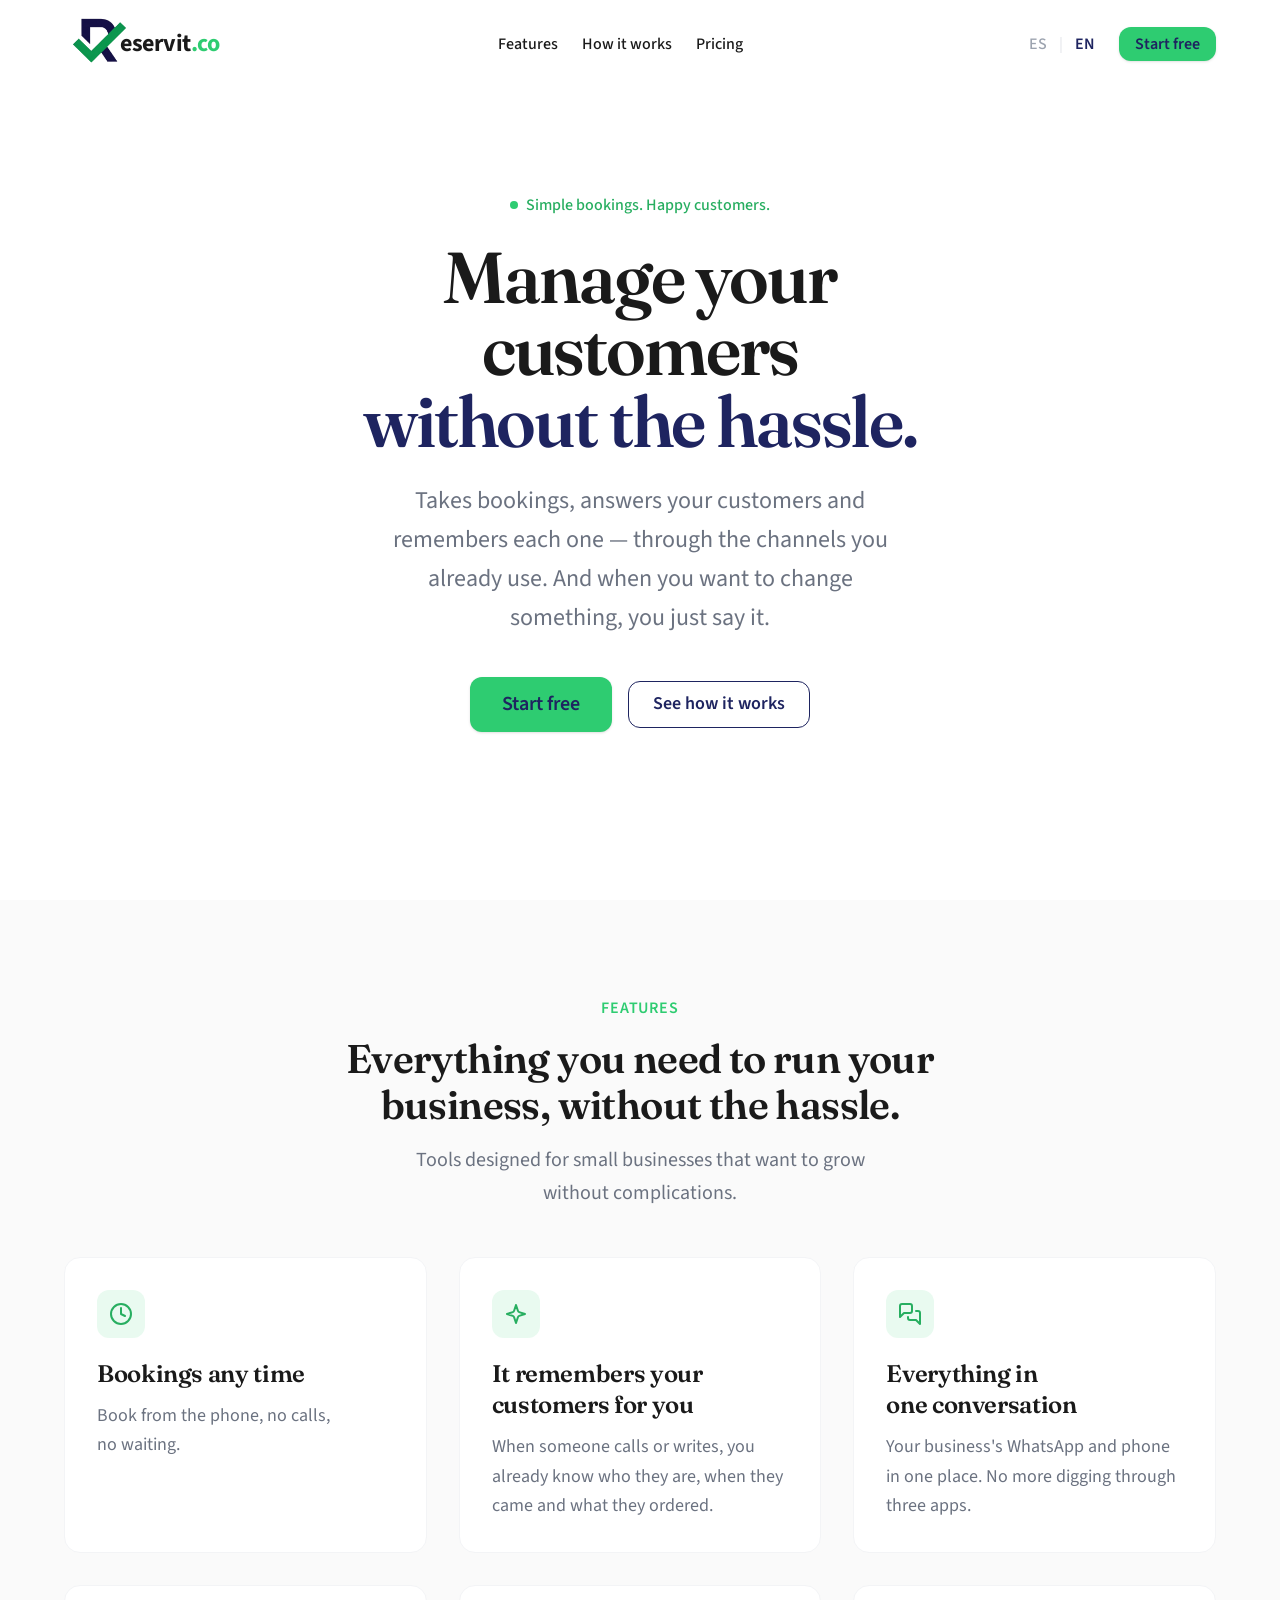
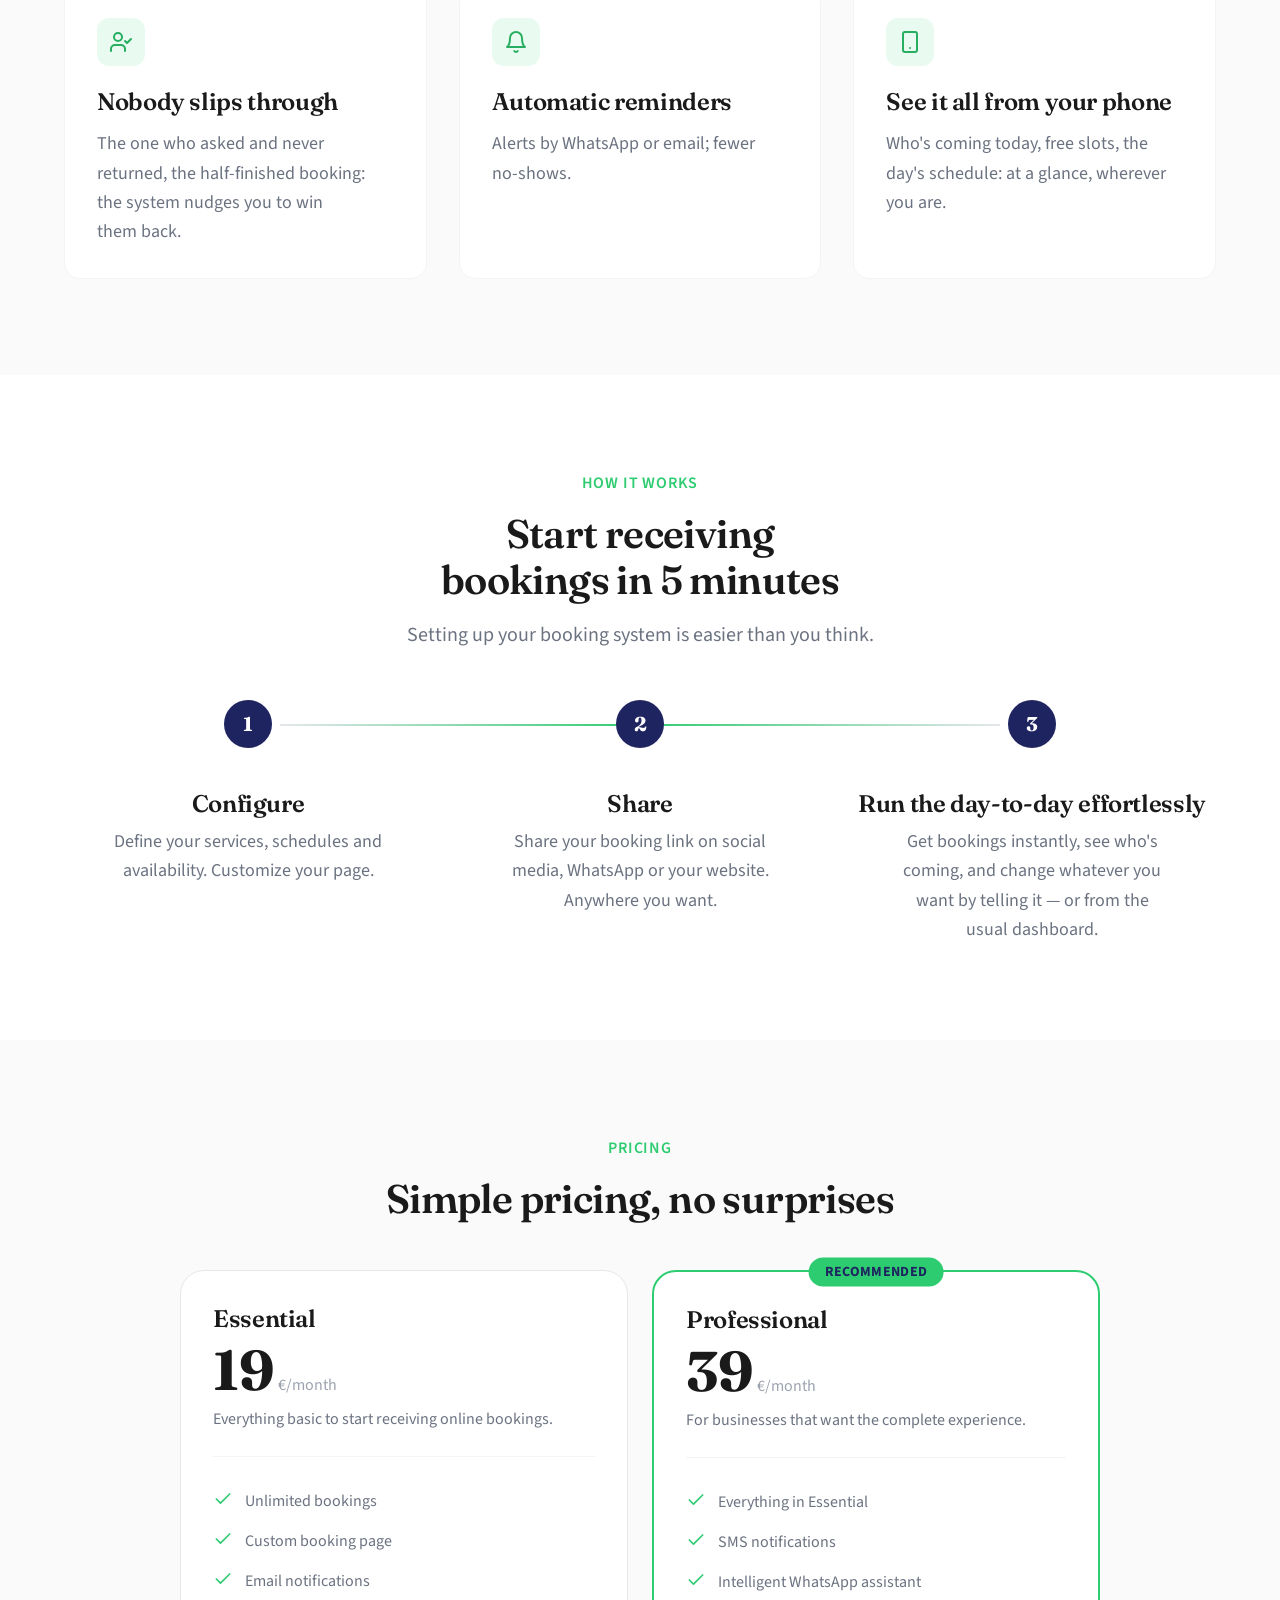
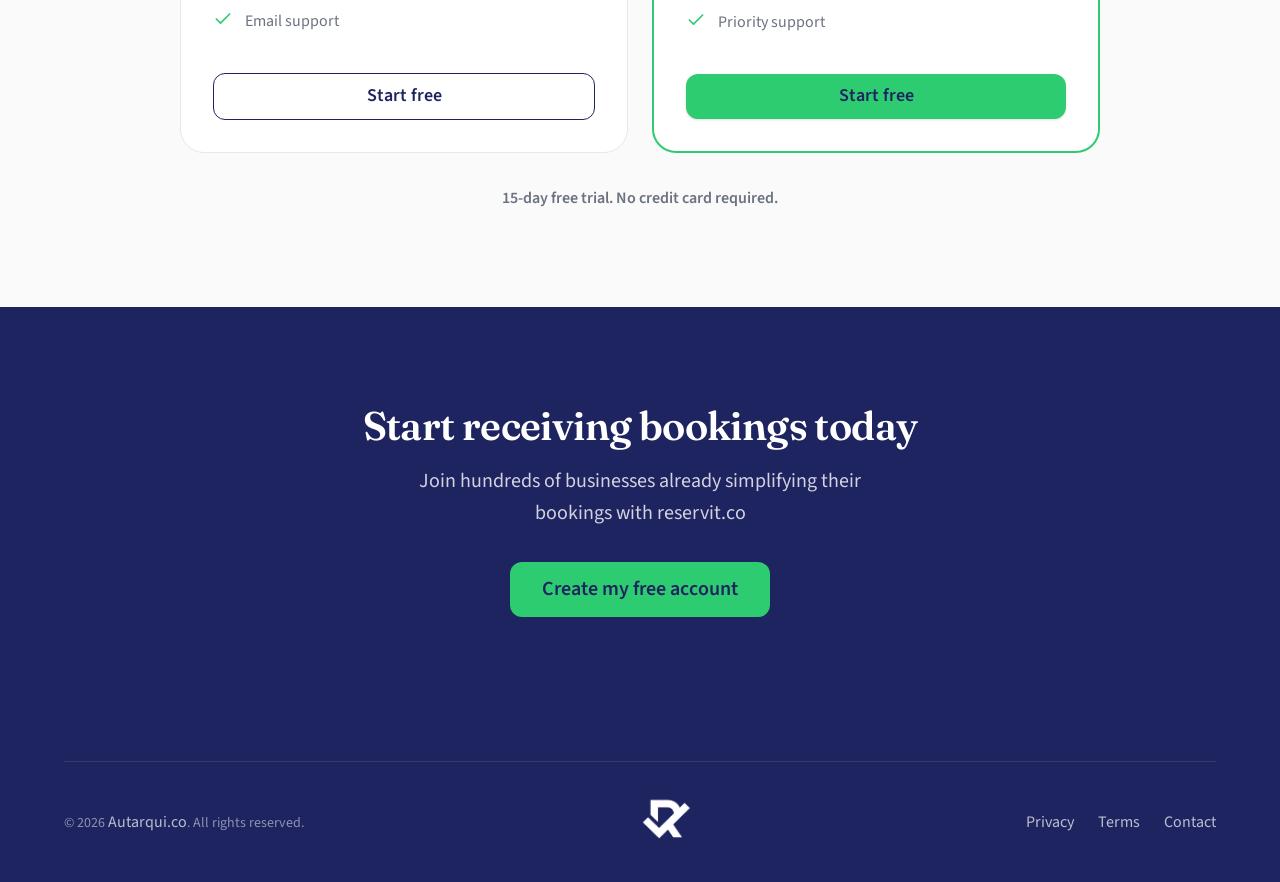
==== commit 9fe8959e: "hide Premium plan from pricing Remove the Premium pricing card and drop the 3-column grid rule so th" ====
--- a/index.html
+++ b/index.html
@@ -321,58 +321,6 @@
             </div>
           </article>
 
-          <!-- Premium Plan -->
-          <article class="pricing-card">
-            <h3 class="pricing-card__name" data-i18n="pricing.premium.name">Premium</h3>
-            <div class="pricing-card__price">
-              <span class="pricing-card__amount" data-i18n="pricing.premium.price">99</span>
-              <span class="pricing-card__period">€<span data-i18n="pricing.premium.period">/mes</span></span>
-            </div>
-            <p class="pricing-card__description" data-i18n="pricing.premium.description">Que nadie se quede sin respuesta, y tú lleva el negocio hablándole.</p>
-
-            <ul class="pricing-card__features">
-              <li class="pricing-card__feature">
-                <svg class="pricing-card__feature-icon" xmlns="http://www.w3.org/2000/svg" viewBox="0 0 24 24" fill="none" stroke="currentColor" stroke-width="2" stroke-linecap="round" stroke-linejoin="round">
-                  <polyline points="20 6 9 17 4 12"/>
-                </svg>
-                <span data-i18n="pricing.premium.feature1">Todo lo de Profesional, con reservas por widget ilimitadas</span>
-              </li>
-              <li class="pricing-card__feature">
-                <svg class="pricing-card__feature-icon" xmlns="http://www.w3.org/2000/svg" viewBox="0 0 24 24" fill="none" stroke="currentColor" stroke-width="2" stroke-linecap="round" stroke-linejoin="round">
-                  <polyline points="20 6 9 17 4 12"/>
-                </svg>
-                <span data-i18n="pricing.premium.feature2">El teléfono se coge solo: un agente contesta, reconoce al cliente y te deja todo anotado. Varios idiomas. (100 reservas por voz/mes incluidas.)</span>
-              </li>
-              <li class="pricing-card__feature">
-                <svg class="pricing-card__feature-icon" xmlns="http://www.w3.org/2000/svg" viewBox="0 0 24 24" fill="none" stroke="currentColor" stroke-width="2" stroke-linecap="round" stroke-linejoin="round">
-                  <polyline points="20 6 9 17 4 12"/>
-                </svg>
-                <span data-i18n="pricing.premium.feature3">Gestiona hablándole: dile lo que quieres ("abre los sábados hasta las 2") y lo hace, confirmando antes de aplicar.</span>
-              </li>
-              <li class="pricing-card__feature">
-                <svg class="pricing-card__feature-icon" xmlns="http://www.w3.org/2000/svg" viewBox="0 0 24 24" fill="none" stroke="currentColor" stroke-width="2" stroke-linecap="round" stroke-linejoin="round">
-                  <polyline points="20 6 9 17 4 12"/>
-                </svg>
-                <span data-i18n="pricing.premium.feature4">Respuesta automática por WhatsApp e Instagram</span>
-              </li>
-              <li class="pricing-card__feature">
-                <svg class="pricing-card__feature-icon" xmlns="http://www.w3.org/2000/svg" viewBox="0 0 24 24" fill="none" stroke="currentColor" stroke-width="2" stroke-linecap="round" stroke-linejoin="round">
-                  <polyline points="20 6 9 17 4 12"/>
-                </svg>
-                <span data-i18n="pricing.premium.feature5">Recuperación automática de ausencias y seguimientos</span>
-              </li>
-              <li class="pricing-card__feature">
-                <svg class="pricing-card__feature-icon" xmlns="http://www.w3.org/2000/svg" viewBox="0 0 24 24" fill="none" stroke="currentColor" stroke-width="2" stroke-linecap="round" stroke-linejoin="round">
-                  <polyline points="20 6 9 17 4 12"/>
-                </svg>
-                <span data-i18n="pricing.premium.feature6">Soporte prioritario</span>
-              </li>
-            </ul>
-
-            <div class="pricing-card__cta">
-              <a href="#cta" class="btn btn--secondary" style="width: 100%;" data-i18n="pricing.premium.cta">Empieza gratis</a>
-            </div>
-          </article>
         </div>
 
         <p class="pricing__note animate-on-scroll">
--- a/css/sections.css
+++ b/css/sections.css
@@ -364,8 +364,7 @@
 
 @media (min-width: 1024px) {
   .pricing__grid {
-    grid-template-columns: repeat(3, 1fr);
-    max-width: 1120px;
+    max-width: 920px;
   }
 }
 
